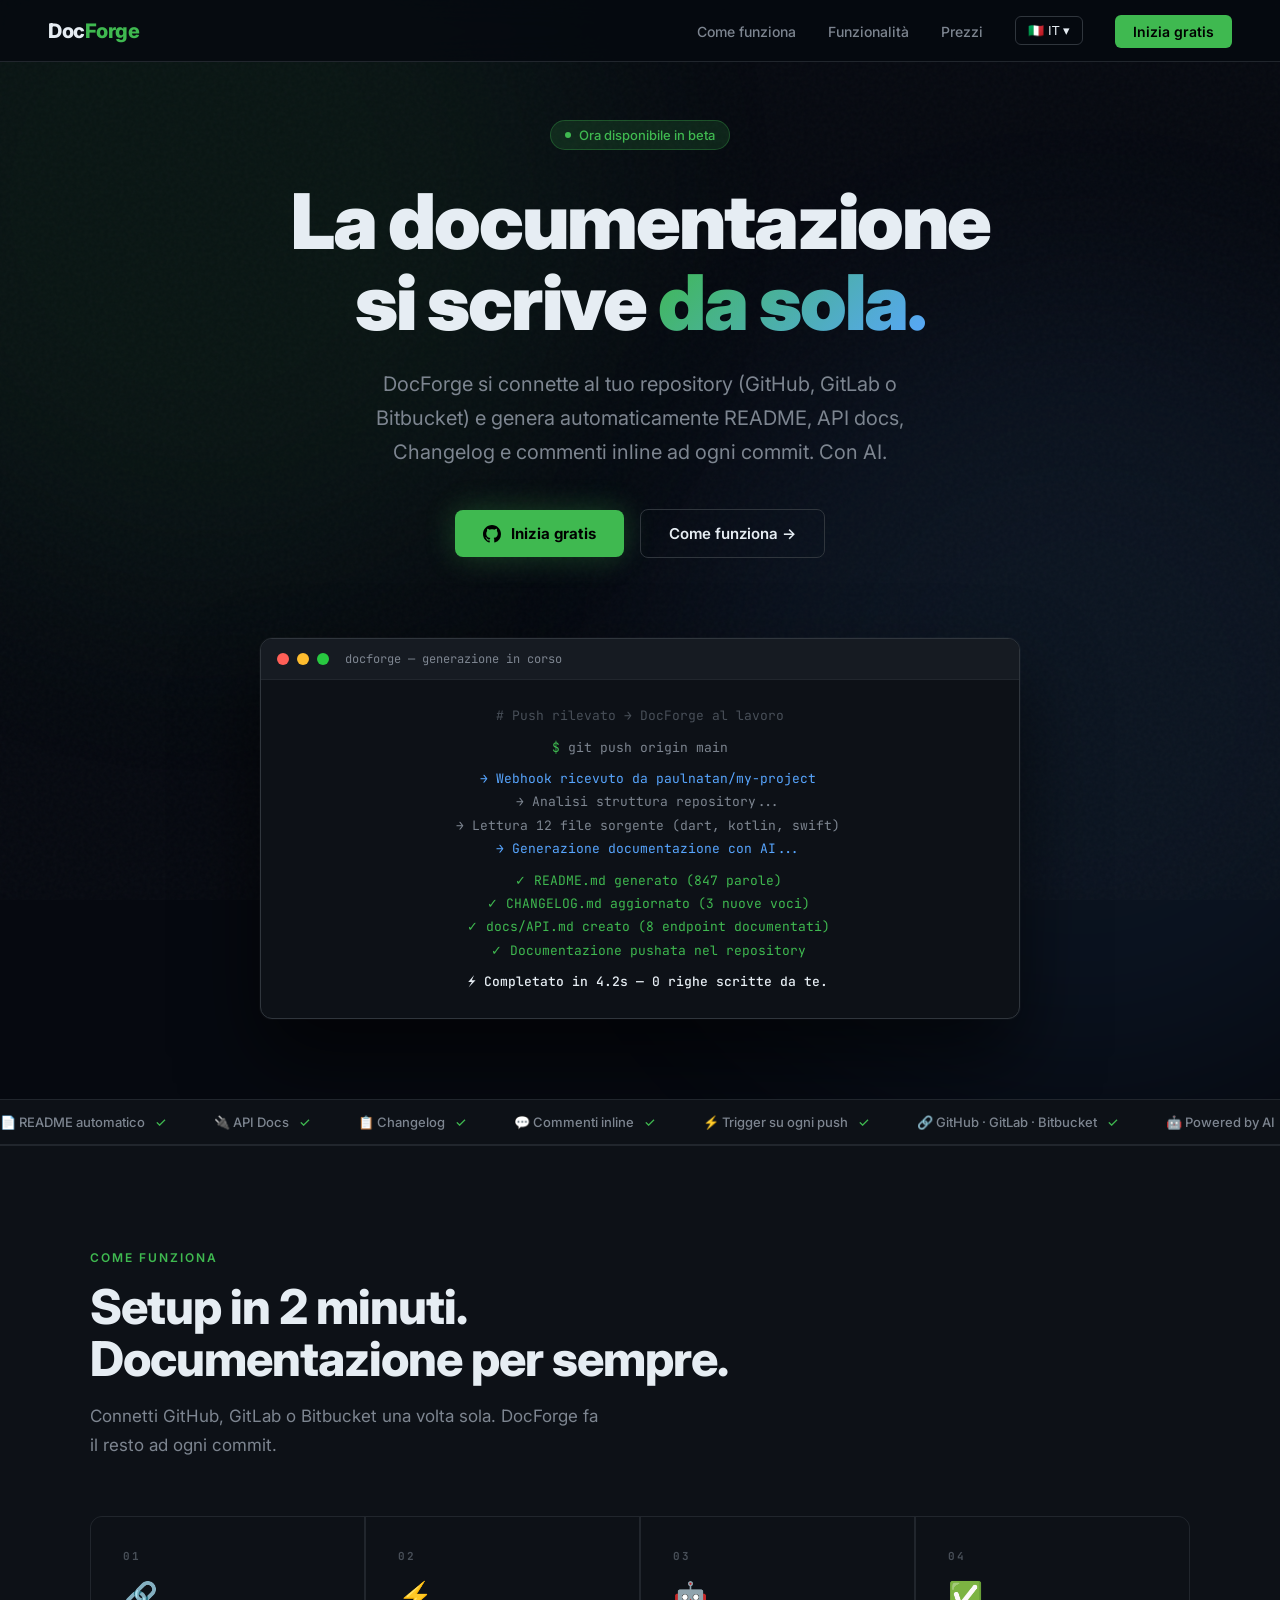
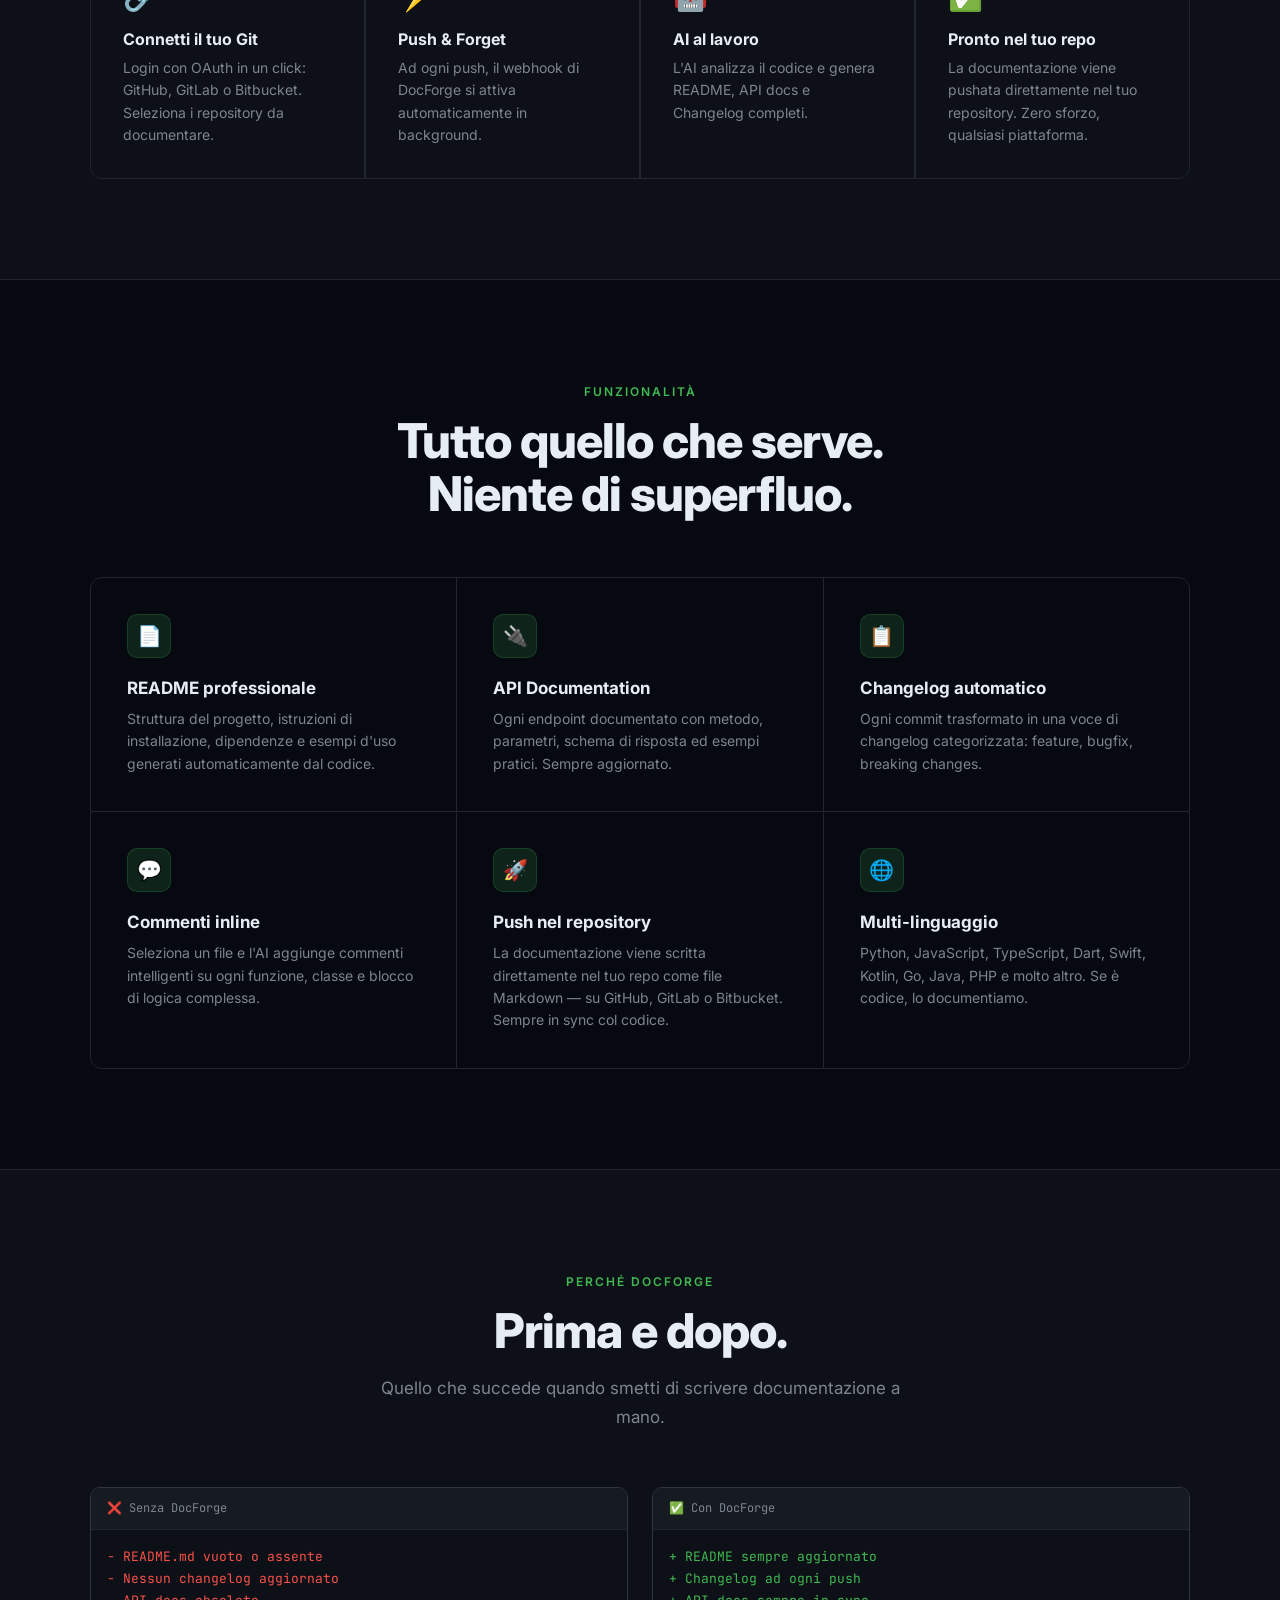
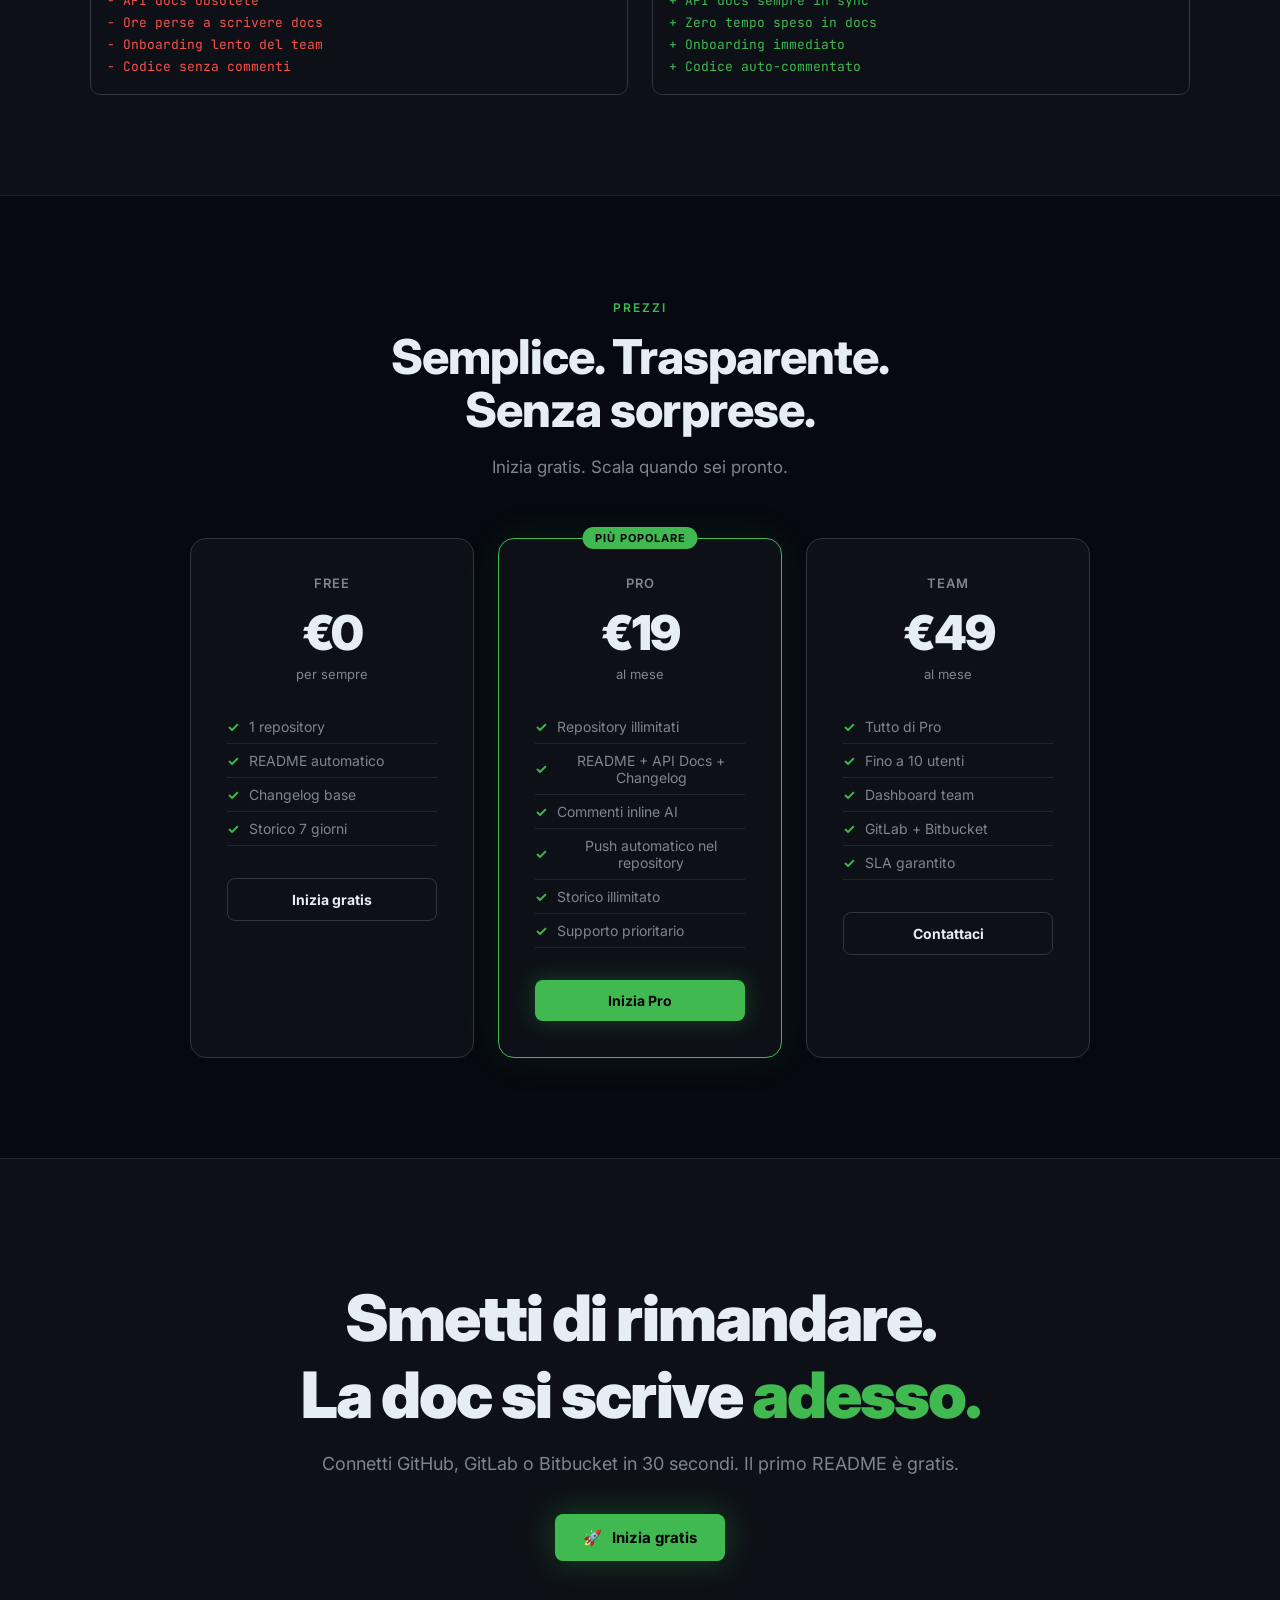
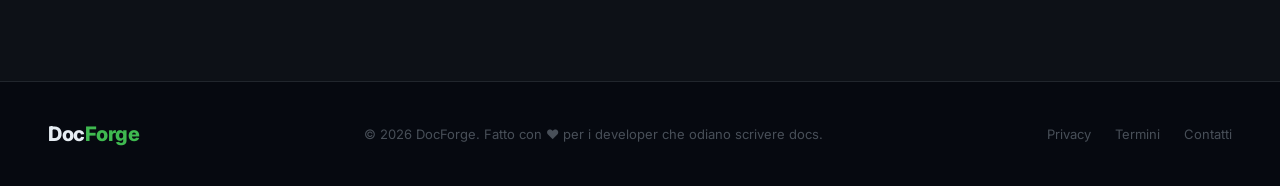
==== frontend/dashboard.html @ 891d5578 "Rebrand DocPilot → DocForge across all frontend and backend files - Updated all HTML titles, logos, " ====
<!DOCTYPE html>
<html lang="it">
<head>
  <meta charset="UTF-8" />
  <meta name="viewport" content="width=device-width, initial-scale=1.0" />
  <title>DocForge — Dashboard</title>
  <link rel="stylesheet" href="css/style.css" />
  <style>
    .lang-flags { display: flex; gap: 6px; align-items: center; }
    .lang-flag {
      font-size: 22px;
      cursor: pointer;
      padding: 6px 10px;
      border-radius: 8px;
      opacity: 0.35;
      border: 1px solid transparent;
      transition: all 0.2s;
      line-height: 1;
      background: transparent;
    }
    .lang-flag:hover { opacity: 0.8; background: var(--surface2); border-color: var(--border); transform: scale(1.05); }
    .lang-flag.active { opacity: 1; background: var(--surface2); border-color: var(--border2); }
  </style>
</head>
<body>

  <nav class="navbar">
    <div class="logo">Doc<span>Forge</span></div>
    <div style="display:flex; gap:12px; align-items:center;">
      <a href="index.html" class="btn btn-secondary" id="nav-home">🏠 Home</a>
      <a href="history.html" class="btn btn-secondary" id="nav-history">📋 Storico</a>

      <!-- Selettore lingua -->
      <div class="lang-flags" id="lang-flags">
        <span class="lang-flag" onclick="setLang('it')" data-lang="it" title="Italiano">🇮🇹</span>
        <span class="lang-flag" onclick="setLang('en')" data-lang="en" title="English">🇬🇧</span>
        <span class="lang-flag" onclick="setLang('es')" data-lang="es" title="Español">🇪🇸</span>
        <span class="lang-flag" onclick="setLang('fr')" data-lang="fr" title="Français">🇫🇷</span>
        <span class="lang-flag" onclick="setLang('de')" data-lang="de" title="Deutsch">🇩🇪</span>
      </div>
    </div>
    <div class="user-info">
      <img id="avatar" src="" alt="avatar" style="display:none" />
      <span id="username">...</span>
      <button class="btn btn-secondary" id="nav-logout" onclick="logout()">Esci</button>
    </div>
  </nav>

  <div class="container">
    <h1 class="page-title" id="page-title">I tuoi repository</h1>
    <p class="page-subtitle" id="page-subtitle">Seleziona un repo e genera la documentazione con un click.</p>

    <div id="repo-grid" class="repo-grid">
      <div class="empty-state">
        <div class="icon">⏳</div>
        <h3 id="loading-text">Caricamento...</h3>
      </div>
    </div>
  </div>

  <!-- Modal output documentazione -->
  <div class="modal-overlay" id="modal">
    <div class="modal">
      <button class="close-btn" onclick="closeModal()">✕</button>
      <h2 id="modal-title">Documentazione generata</h2>
      <div style="display:flex; gap:8px; margin-bottom:16px; flex-wrap:wrap;">
        <button class="btn btn-secondary" id="btn-copy" onclick="copyDoc()">📋 Copia</button>
        <button class="btn btn-secondary" id="btn-download" onclick="downloadDoc()">⬇️ Scarica</button>
        <button class="btn btn-primary" id="push-btn" onclick="pushToGitHub()" style="display:none;">🚀 Push su GitHub</button>
      </div>
      <div class="doc-output" id="doc-output"></div>
    </div>
  </div>

  <div class="toast" id="toast"></div>

  <script src="js/i18n.js"></script>
  <script src="js/auth.js"></script>
  <script src="js/dashboard.js"></script>
</body>
</html>
---- frontend/css/style.css ----
:root {
  --bg: #0d1117;
  --surface: #161b22;
  --border: #30363d;
  --accent: #238636;
  --accent-hover: #2ea043;
  --text: #e6edf3;
  --text-muted: #8b949e;
  --danger: #da3633;
  --radius: 8px;
  --font: -apple-system, BlinkMacSystemFont, "Segoe UI", Helvetica, Arial, sans-serif;
}

* { box-sizing: border-box; margin: 0; padding: 0; }

body {
  background: var(--bg);
  color: var(--text);
  font-family: var(--font);
  min-height: 100vh;
}

a { color: inherit; text-decoration: none; }

/* NAVBAR */
.navbar {
  display: flex;
  align-items: center;
  justify-content: space-between;
  padding: 16px 32px;
  border-bottom: 1px solid var(--border);
  background: var(--surface);
}

.navbar .logo {
  font-size: 20px;
  font-weight: 700;
  color: var(--text);
}

.navbar .logo span { color: var(--accent-hover); }

.navbar .user-info {
  display: flex;
  align-items: center;
  gap: 12px;
}

.navbar .user-info img {
  width: 32px;
  height: 32px;
  border-radius: 50%;
  border: 2px solid var(--border);
}

/* BUTTONS */
.btn {
  display: inline-flex;
  align-items: center;
  gap: 8px;
  padding: 10px 20px;
  border-radius: var(--radius);
  border: none;
  cursor: pointer;
  font-size: 14px;
  font-weight: 600;
  transition: background 0.2s, opacity 0.2s;
}

.btn-primary {
  background: var(--accent);
  color: #fff;
}

.btn-primary:hover { background: var(--accent-hover); }

.btn-secondary {
  background: transparent;
  color: var(--text);
  border: 1px solid var(--border);
}

.btn-secondary:hover { background: var(--border); }

.btn:disabled { opacity: 0.5; cursor: not-allowed; }

/* HERO (index) */
.hero {
  display: flex;
  flex-direction: column;
  align-items: center;
  justify-content: center;
  text-align: center;
  padding: 100px 32px;
  gap: 24px;
}

.hero h1 {
  font-size: 48px;
  font-weight: 800;
  line-height: 1.2;
}

.hero h1 span { color: var(--accent-hover); }

.hero p {
  font-size: 18px;
  color: var(--text-muted);
  max-width: 560px;
}

.hero .github-btn {
  display: inline-flex;
  align-items: center;
  gap: 10px;
  background: var(--text);
  color: var(--bg);
  padding: 14px 28px;
  border-radius: var(--radius);
  font-size: 16px;
  font-weight: 700;
  transition: opacity 0.2s;
}

.hero .github-btn:hover { opacity: 0.85; }

.features {
  display: flex;
  gap: 24px;
  justify-content: center;
  flex-wrap: wrap;
  padding: 0 32px 80px;
}

.feature-card {
  background: var(--surface);
  border: 1px solid var(--border);
  border-radius: var(--radius);
  padding: 24px;
  width: 220px;
  text-align: center;
}

.feature-card .icon { font-size: 32px; margin-bottom: 12px; }
.feature-card h3 { font-size: 15px; margin-bottom: 8px; }
.feature-card p { font-size: 13px; color: var(--text-muted); }

/* DASHBOARD */
.container {
  max-width: 960px;
  margin: 0 auto;
  padding: 40px 32px;
}

.page-title {
  font-size: 24px;
  font-weight: 700;
  margin-bottom: 8px;
}

.page-subtitle {
  color: var(--text-muted);
  font-size: 14px;
  margin-bottom: 32px;
}

.repo-grid {
  display: grid;
  grid-template-columns: repeat(auto-fill, minmax(280px, 1fr));
  gap: 16px;
}

.repo-card {
  background: var(--surface);
  border: 1px solid var(--border);
  border-radius: var(--radius);
  padding: 20px;
  display: flex;
  flex-direction: column;
  gap: 12px;
  transition: border-color 0.2s;
}

.repo-card:hover { border-color: var(--accent); }

.repo-card .repo-name {
  font-weight: 600;
  font-size: 15px;
}

.repo-card .repo-desc {
  font-size: 13px;
  color: var(--text-muted);
  flex: 1;
}

.repo-card .badge {
  display: inline-block;
  font-size: 11px;
  padding: 2px 8px;
  border-radius: 12px;
  background: var(--border);
  color: var(--text-muted);
}

.repo-card .actions {
  display: flex;
  gap: 8px;
  flex-wrap: wrap;
}

.repo-card .actions .btn {
  font-size: 12px;
  padding: 6px 12px;
}

/* MODAL */
.modal-overlay {
  display: none;
  position: fixed;
  inset: 0;
  background: rgba(0,0,0,0.7);
  z-index: 100;
  align-items: center;
  justify-content: center;
}

.modal-overlay.open { display: flex; }

.modal {
  background: var(--surface);
  border: 1px solid var(--border);
  border-radius: var(--radius);
  padding: 32px;
  width: 90%;
  max-width: 900px;
  max-height: 80vh;
  overflow-y: auto;
  position: relative;
}

.modal h2 { font-size: 18px; margin-bottom: 16px; }

.modal .close-btn {
  position: absolute;
  top: 16px;
  right: 16px;
  background: none;
  border: none;
  color: var(--text-muted);
  font-size: 20px;
  cursor: pointer;
}

.doc-output {
  background: var(--bg);
  border: 1px solid var(--border);
  border-radius: var(--radius);
  padding: 16px;
  font-family: "SF Mono", monospace;
  font-size: 13px;
  line-height: 1.6;
  white-space: pre-wrap;
  word-break: break-word;
  max-height: 400px;
  overflow-y: auto;
}

/* LOADING SPINNER */
.spinner {
  width: 20px;
  height: 20px;
  border: 2px solid var(--border);
  border-top-color: var(--accent-hover);
  border-radius: 50%;
  animation: spin 0.6s linear infinite;
  display: inline-block;
}

@keyframes spin { to { transform: rotate(360deg); } }

/* TOAST */
.toast {
  position: fixed;
  bottom: 24px;
  right: 24px;
  background: var(--surface);
  border: 1px solid var(--border);
  border-radius: var(--radius);
  padding: 12px 20px;
  font-size: 14px;
  z-index: 200;
  opacity: 0;
  transform: translateY(8px);
  transition: all 0.3s;
  pointer-events: none;
}

.toast.show {
  opacity: 1;
  transform: translateY(0);
}

.toast.error { border-color: var(--danger); }

/* HISTORY */
.history-item {
  display: flex;
  align-items: center;
  gap: 16px;
  background: var(--surface);
  border: 1px solid var(--border);
  border-radius: var(--radius);
  padding: 16px 20px;
  margin-bottom: 10px;
  cursor: pointer;
  transition: border-color 0.2s;
}

.history-item:hover { border-color: var(--accent); }

.history-icon { font-size: 24px; }

.history-info { flex: 1; }

.history-repo { font-weight: 600; font-size: 15px; }

.history-meta { font-size: 13px; color: var(--text-muted); margin-top: 2px; }

.history-arrow { font-size: 20px; color: var(--text-muted); }

/* FILE LIST (commenti inline) */
.file-list {
  display: flex;
  flex-direction: column;
  gap: 2px;
  overflow-x: auto;
}

.file-item {
  padding: 6px 10px;
  border-radius: 4px;
  cursor: pointer;
  font-family: "SF Mono", monospace;
  font-size: 12px;
  color: var(--text);
  transition: background 0.15s;
  white-space: nowrap;
}

.file-item:hover {
  background: var(--border);
  color: var(--accent-hover);
}

/* EMPTY STATE */
.empty-state {
  text-align: center;
  padding: 80px 32px;
  color: var(--text-muted);
}

.empty-state .icon { font-size: 48px; margin-bottom: 16px; }
.empty-state h3 { font-size: 18px; color: var(--text); margin-bottom: 8px; }
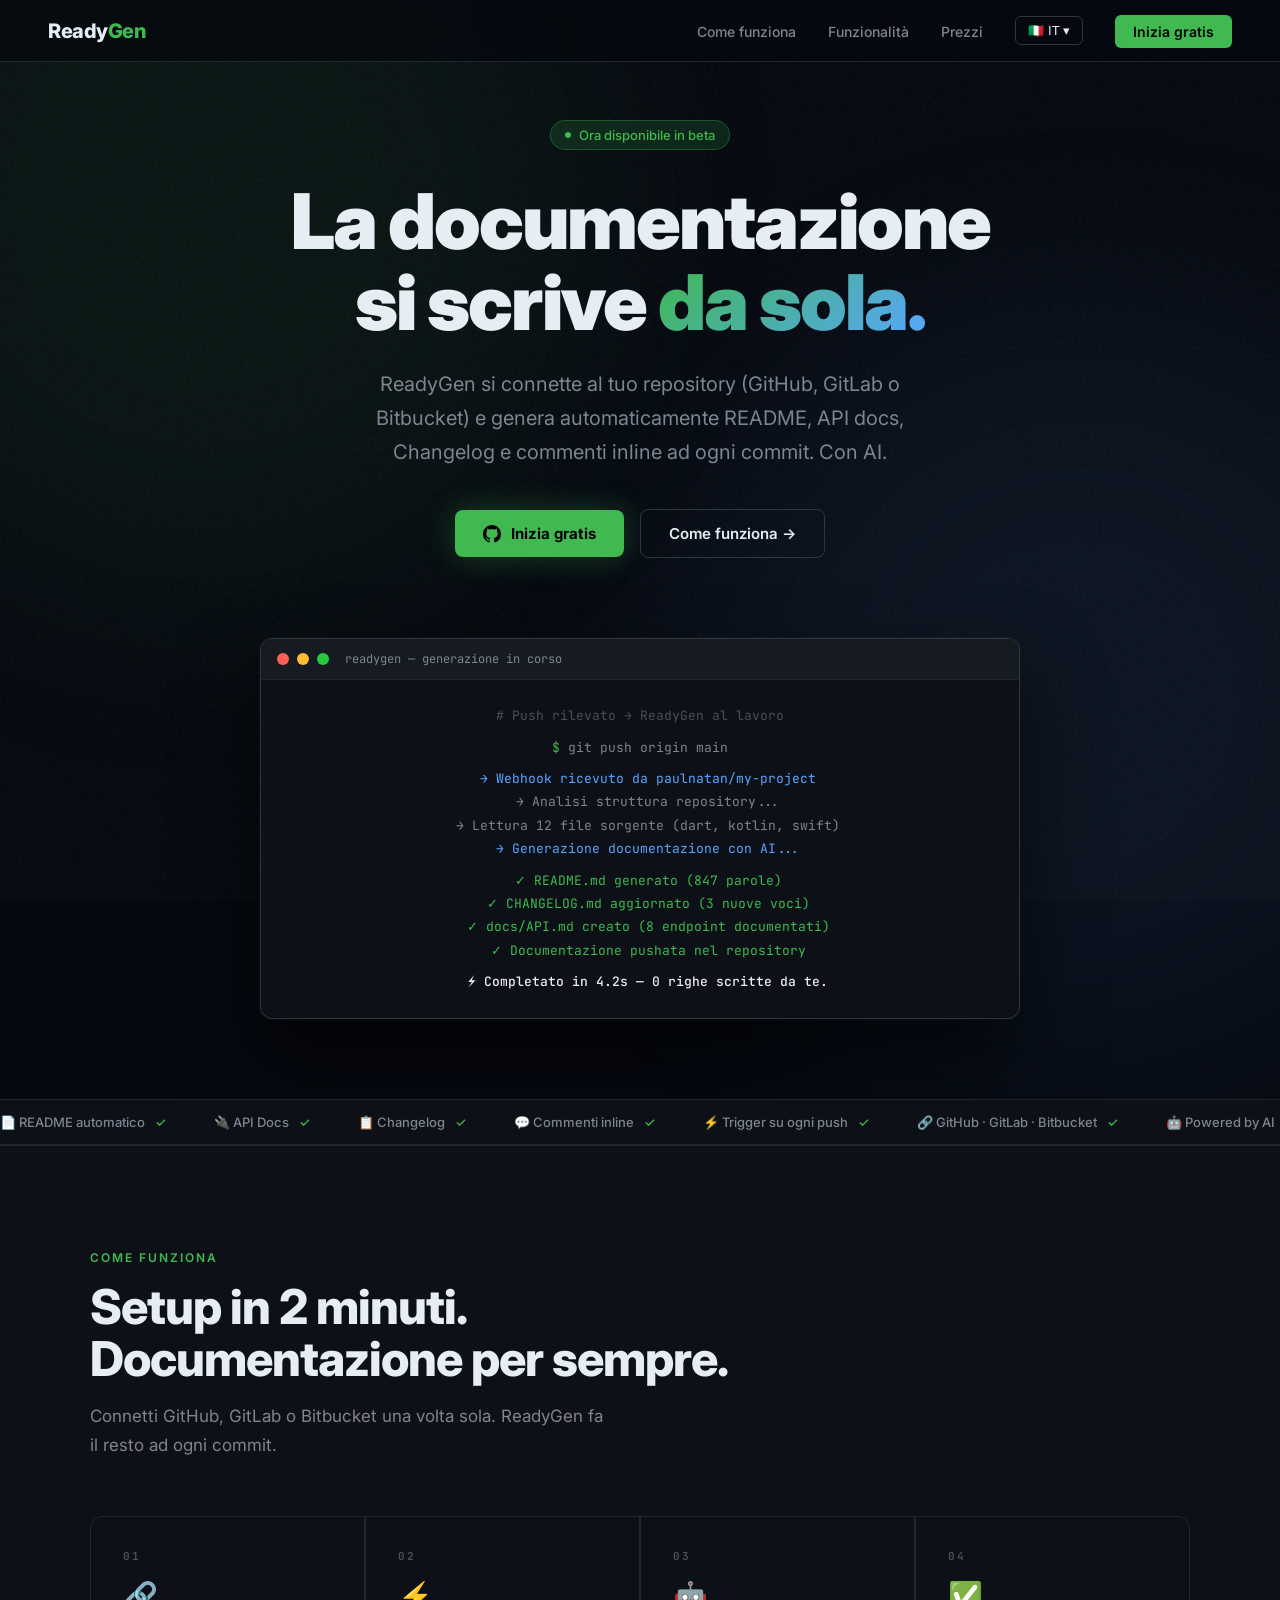
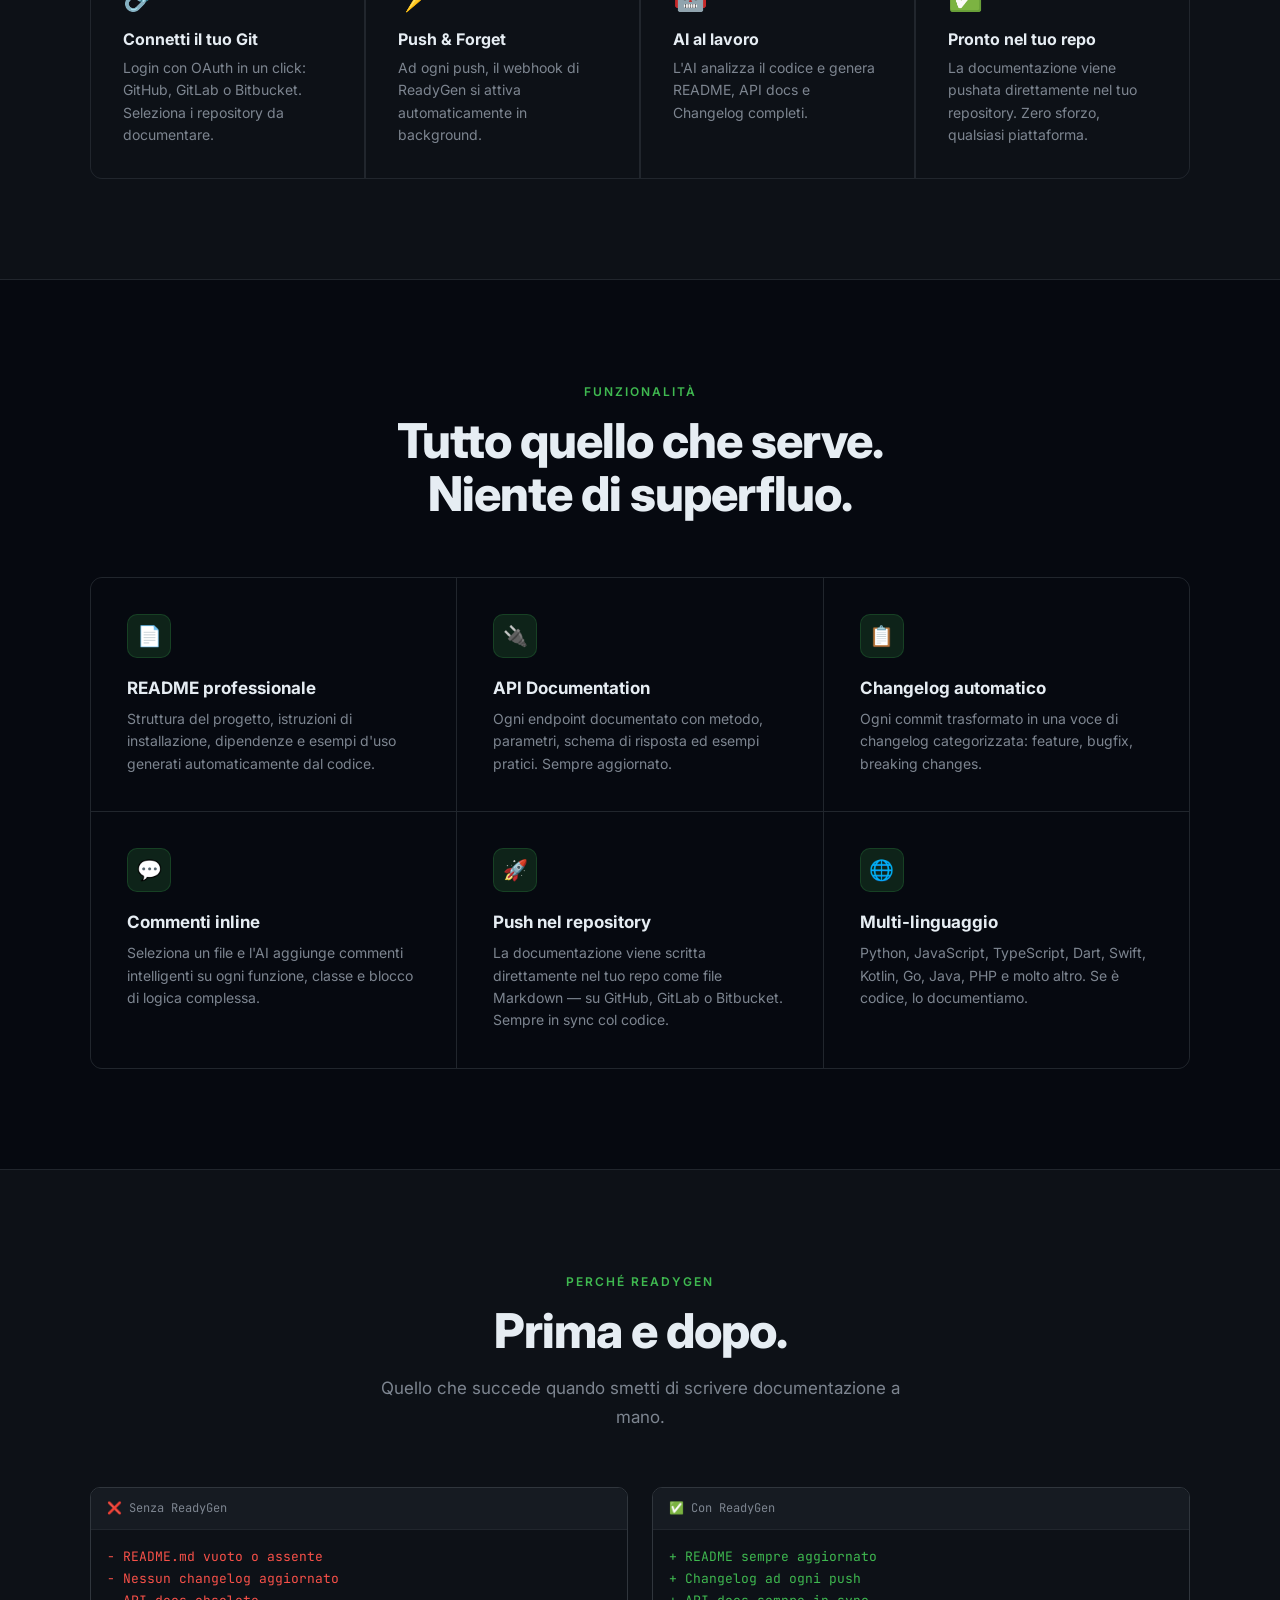
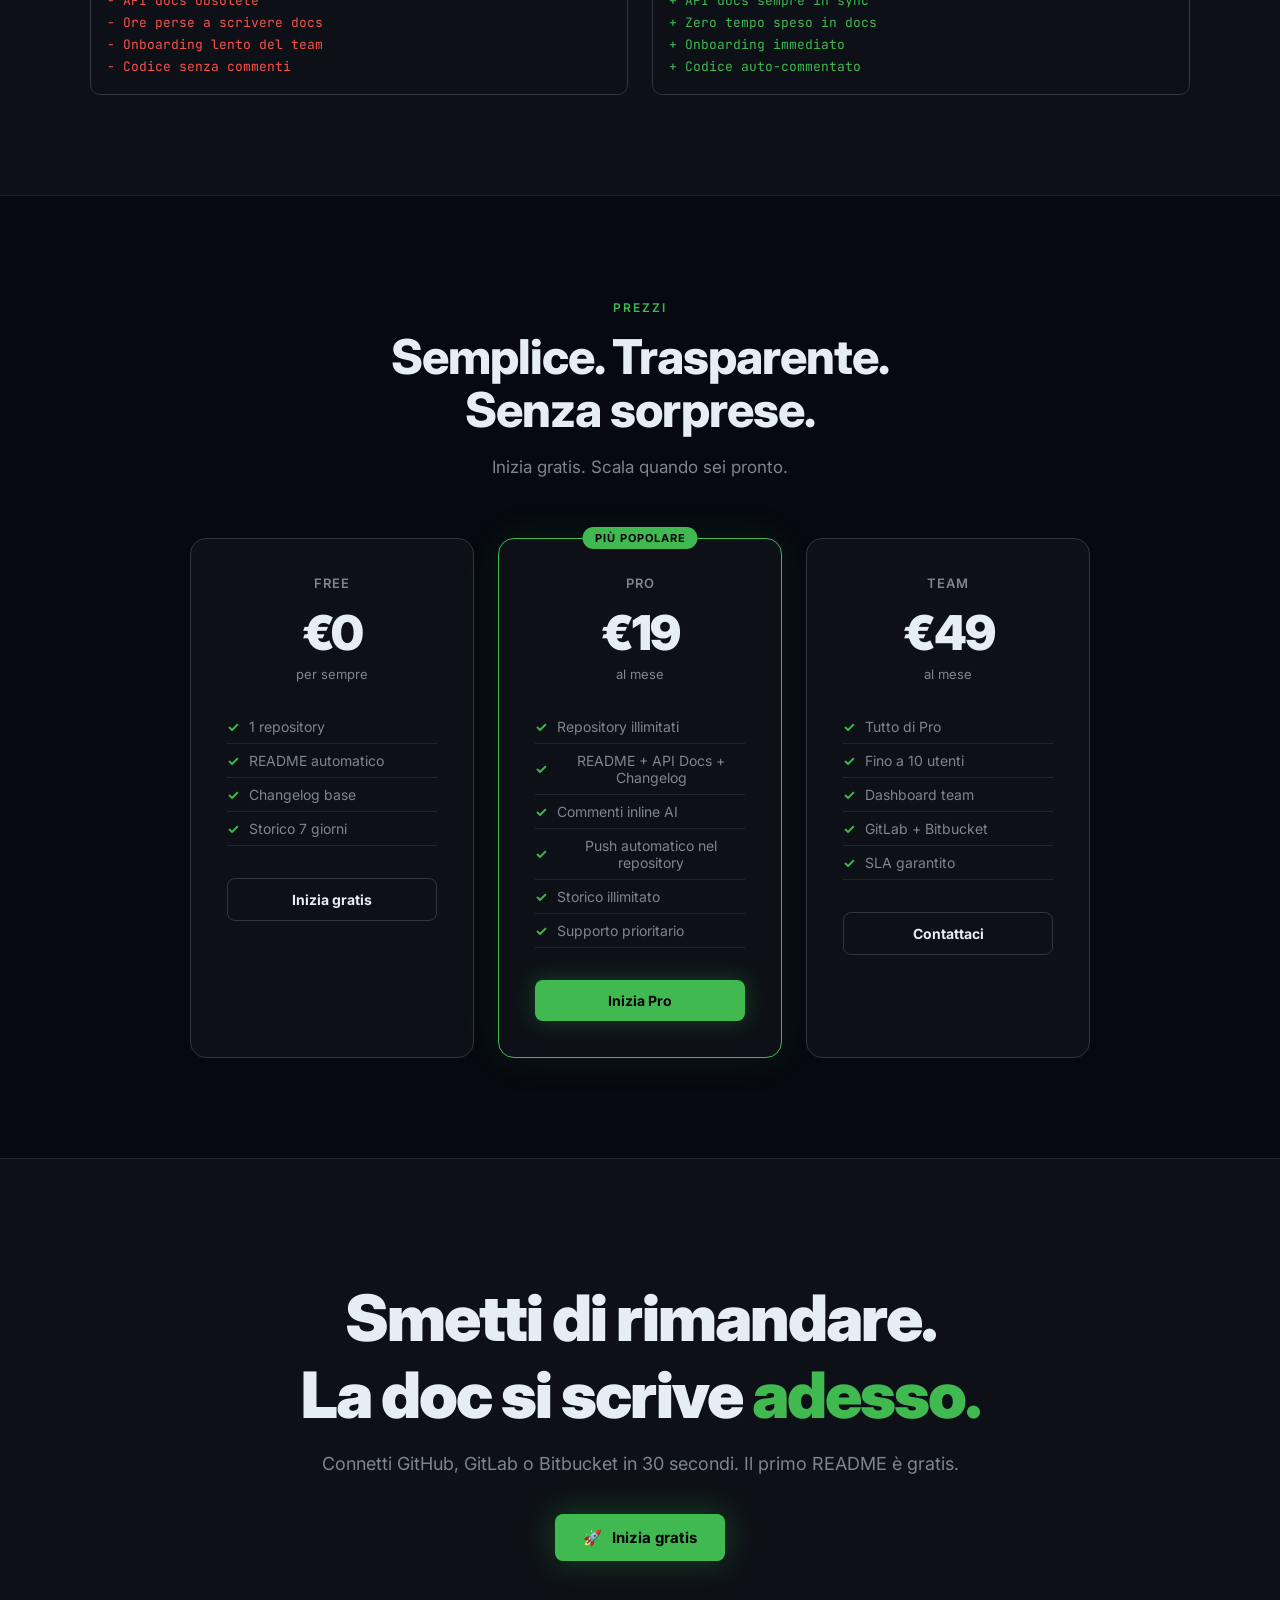
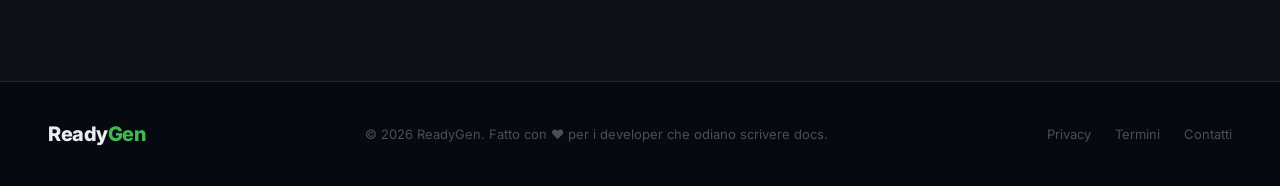
==== commit c70aad8a: "Rebrand DocForge → ReadyGen across all files - Updated titles, logos, and all brand mentions in HTML" ====
--- a/frontend/dashboard.html
+++ b/frontend/dashboard.html
@@ -3,7 +3,7 @@
 <head>
   <meta charset="UTF-8" />
   <meta name="viewport" content="width=device-width, initial-scale=1.0" />
-  <title>DocForge — Dashboard</title>
+  <title>ReadyGen — Dashboard</title>
   <link rel="stylesheet" href="css/style.css" />
   <style>
     .lang-flags { display: flex; gap: 6px; align-items: center; }
@@ -25,7 +25,7 @@
 <body>
 
   <nav class="navbar">
-    <div class="logo">Doc<span>Forge</span></div>
+    <div class="logo">Ready<span>Gen</span></div>
     <div style="display:flex; gap:12px; align-items:center;">
       <a href="index.html" class="btn btn-secondary" id="nav-home">🏠 Home</a>
       <a href="history.html" class="btn btn-secondary" id="nav-history">📋 Storico</a>
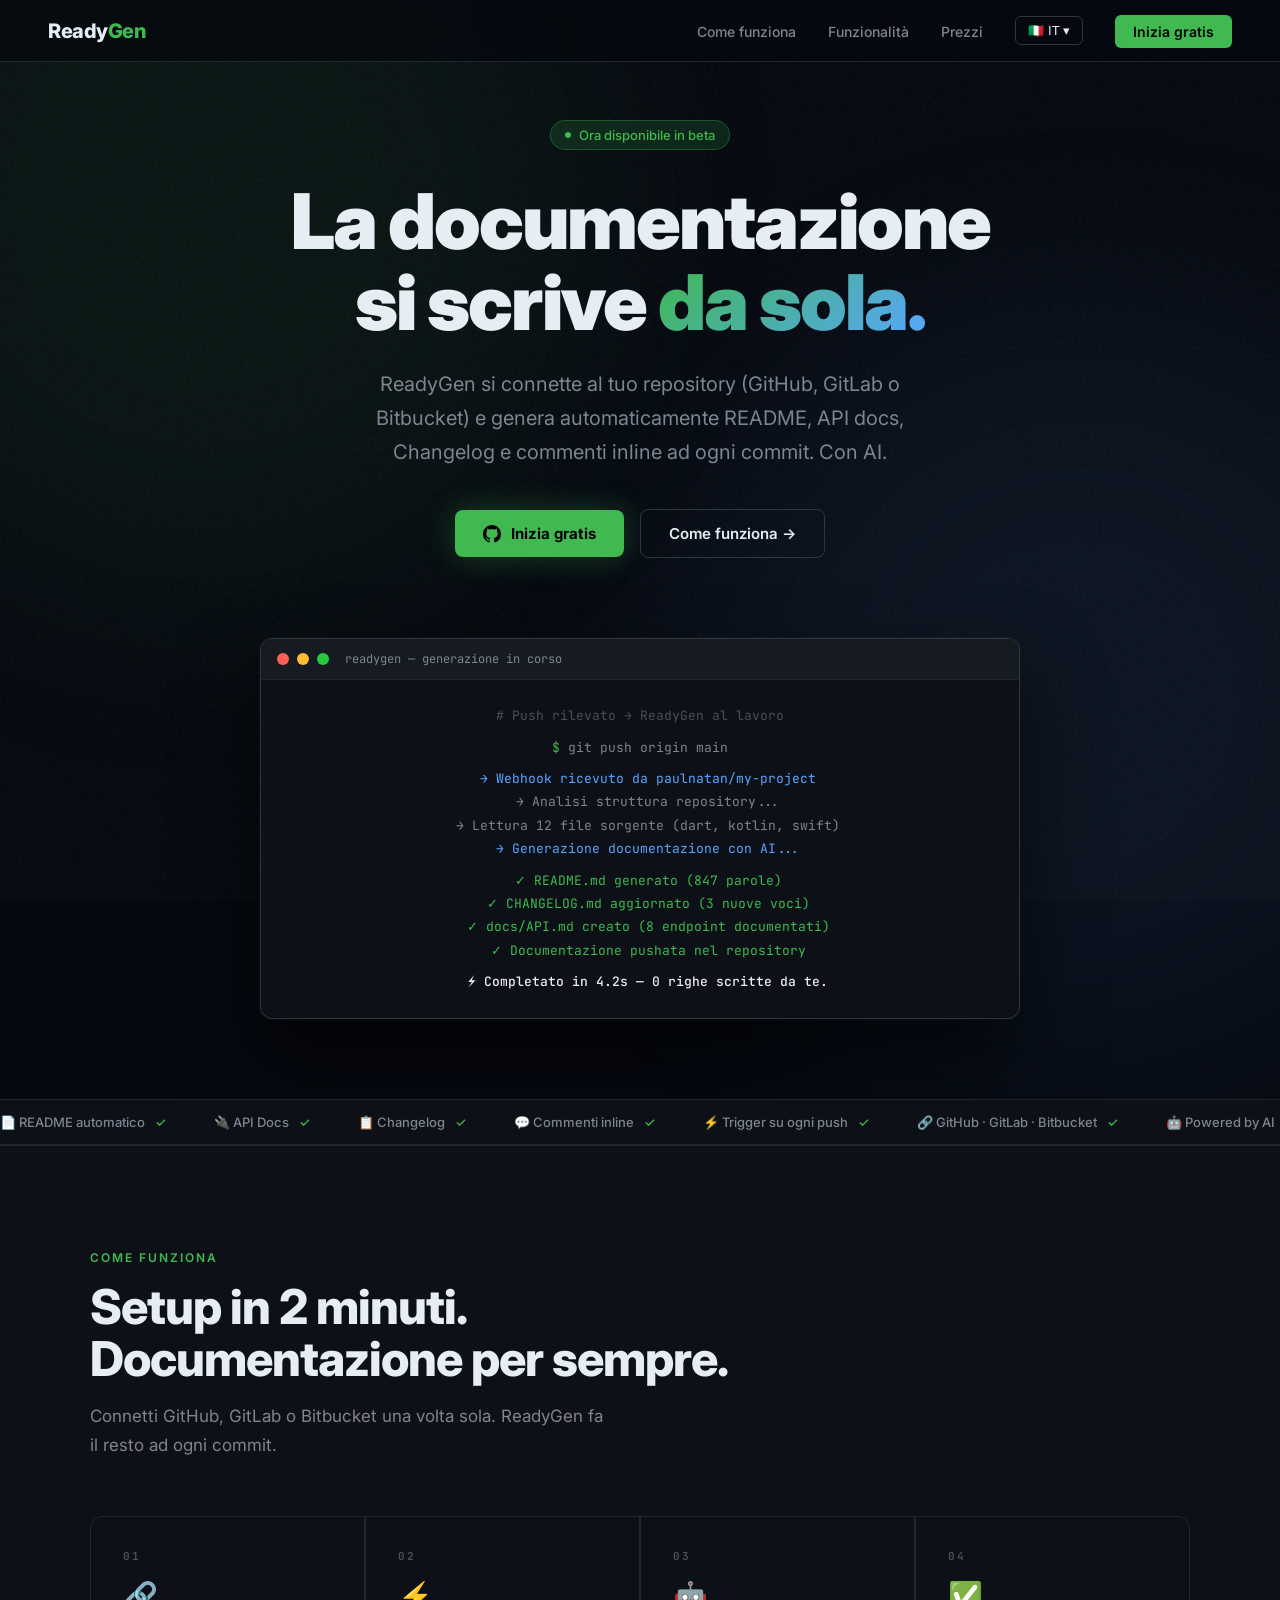
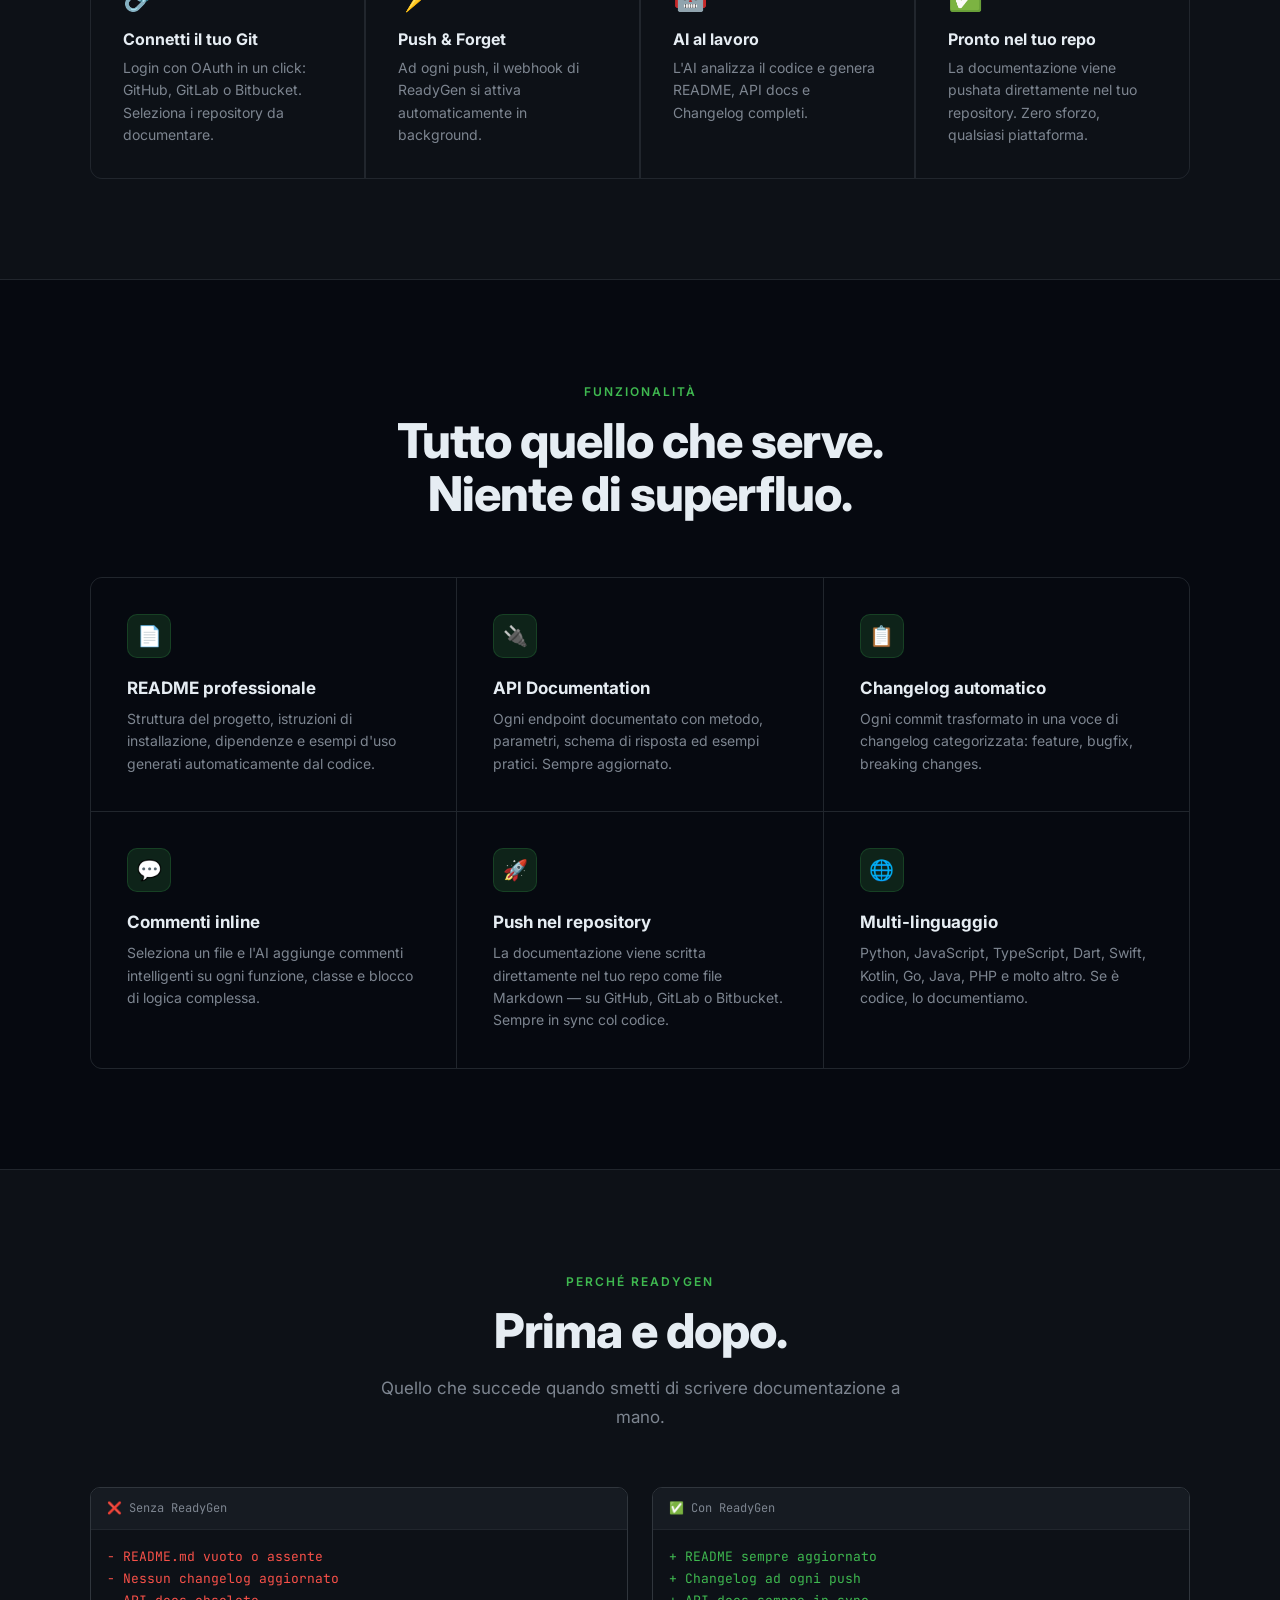
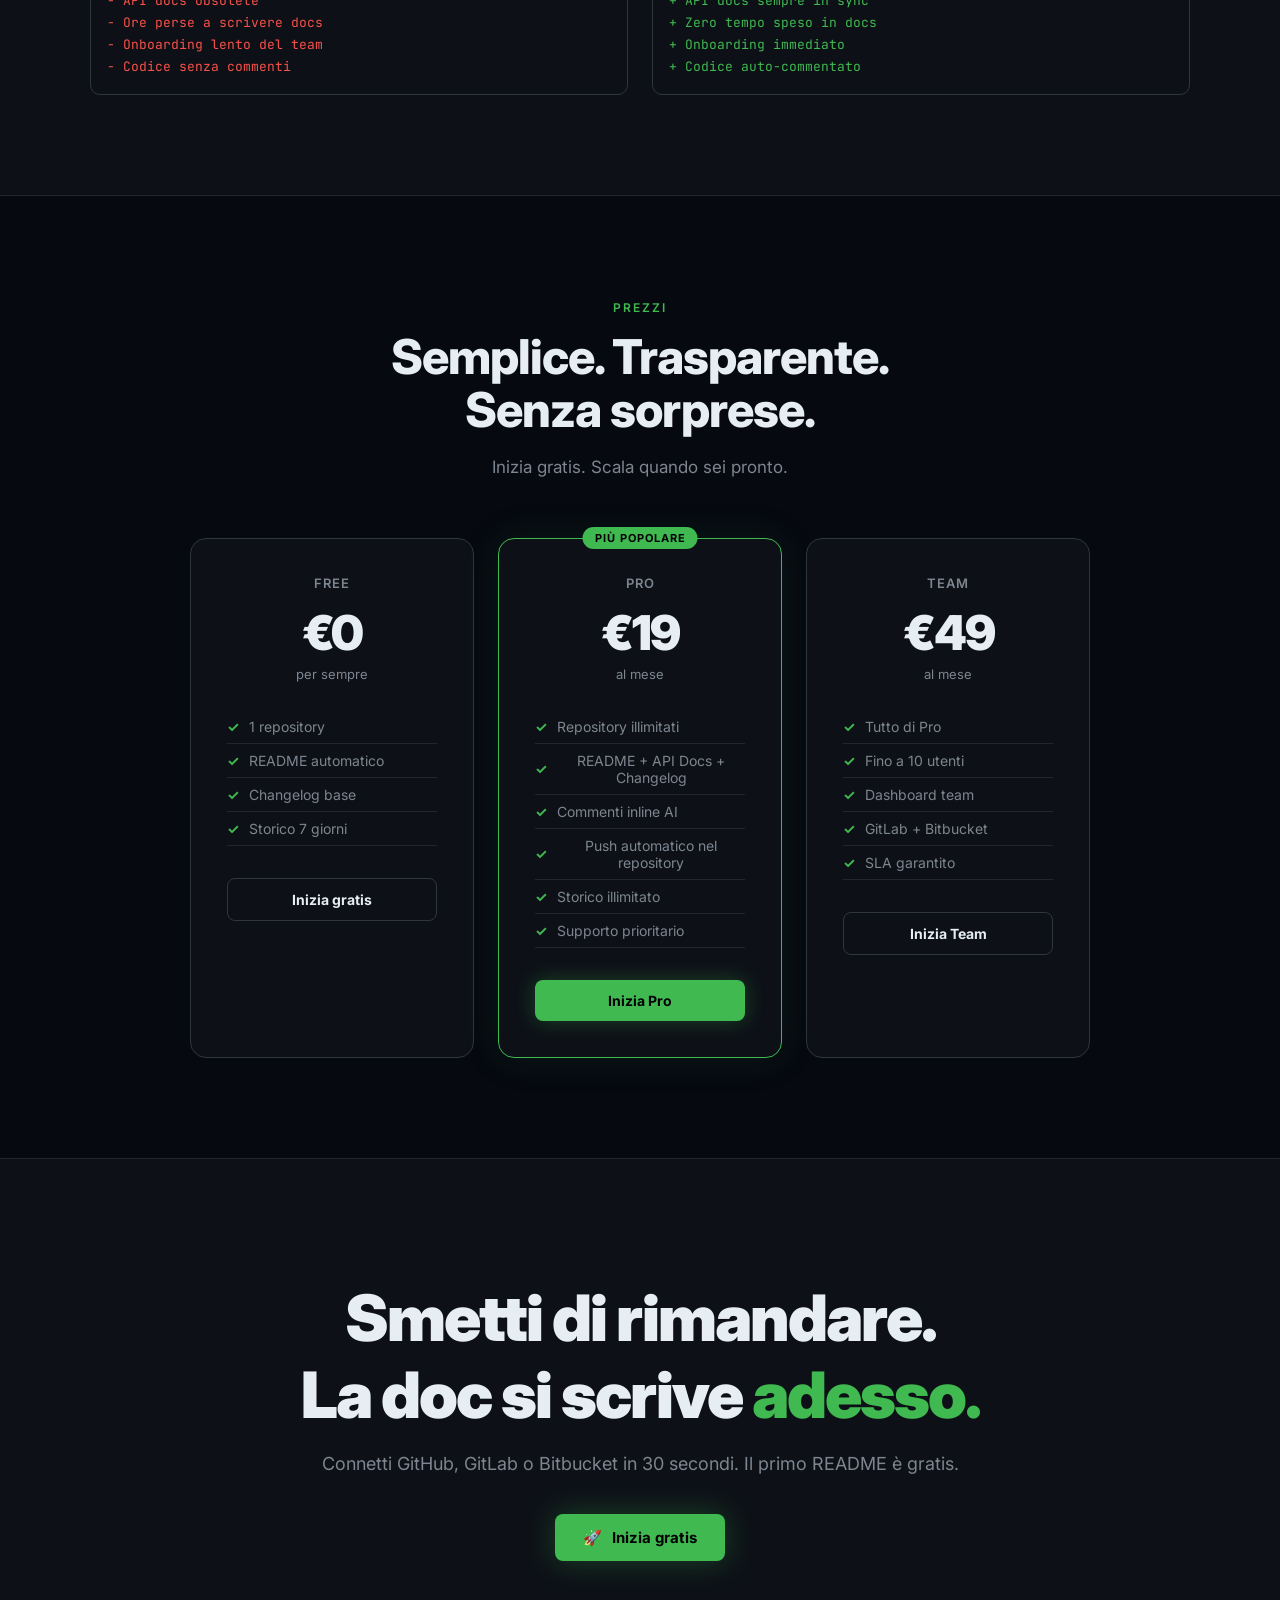
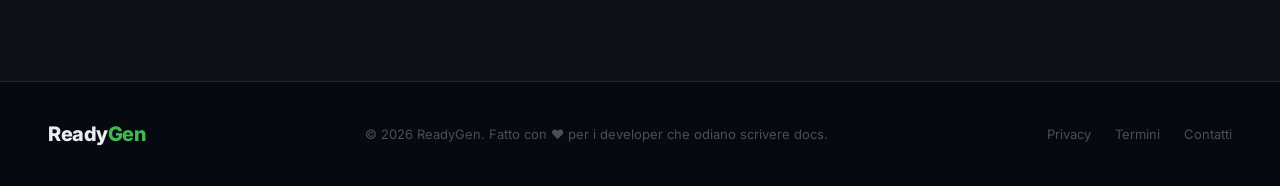
==== commit 2891975c: "Add Stripe checkout buttons to landing page and dashboard - index.html: Pro/Team pricing buttons cal" ====
--- a/frontend/dashboard.html
+++ b/frontend/dashboard.html
@@ -47,6 +47,15 @@
   </nav>
 
   <div class="container">
+    <!-- Banner upgrade piano Free -->
+    <div id="upgrade-banner" style="display:none; background:linear-gradient(135deg,rgba(63,185,80,0.08),rgba(88,166,255,0.08)); border:1px solid rgba(63,185,80,0.3); border-radius:10px; padding:14px 20px; margin-bottom:24px; align-items:center; justify-content:space-between; gap:16px; flex-wrap:wrap;">
+      <div>
+        <span style="font-weight:700; font-size:14px;">⚡ Piano Free</span>
+        <span style="color:var(--text-muted); font-size:13px; margin-left:10px;">Passa a Pro per repo illimitati e storico illimitato.</span>
+      </div>
+      <button onclick="startCheckout('pro')" style="background:var(--green);color:#000;font-weight:700;font-size:13px;padding:8px 18px;border-radius:6px;border:none;cursor:pointer;white-space:nowrap;">🚀 Upgrade a Pro — €19/mese</button>
+    </div>
+
     <h1 class="page-title" id="page-title">I tuoi repository</h1>
     <p class="page-subtitle" id="page-subtitle">Seleziona un repo e genera la documentazione con un click.</p>
 
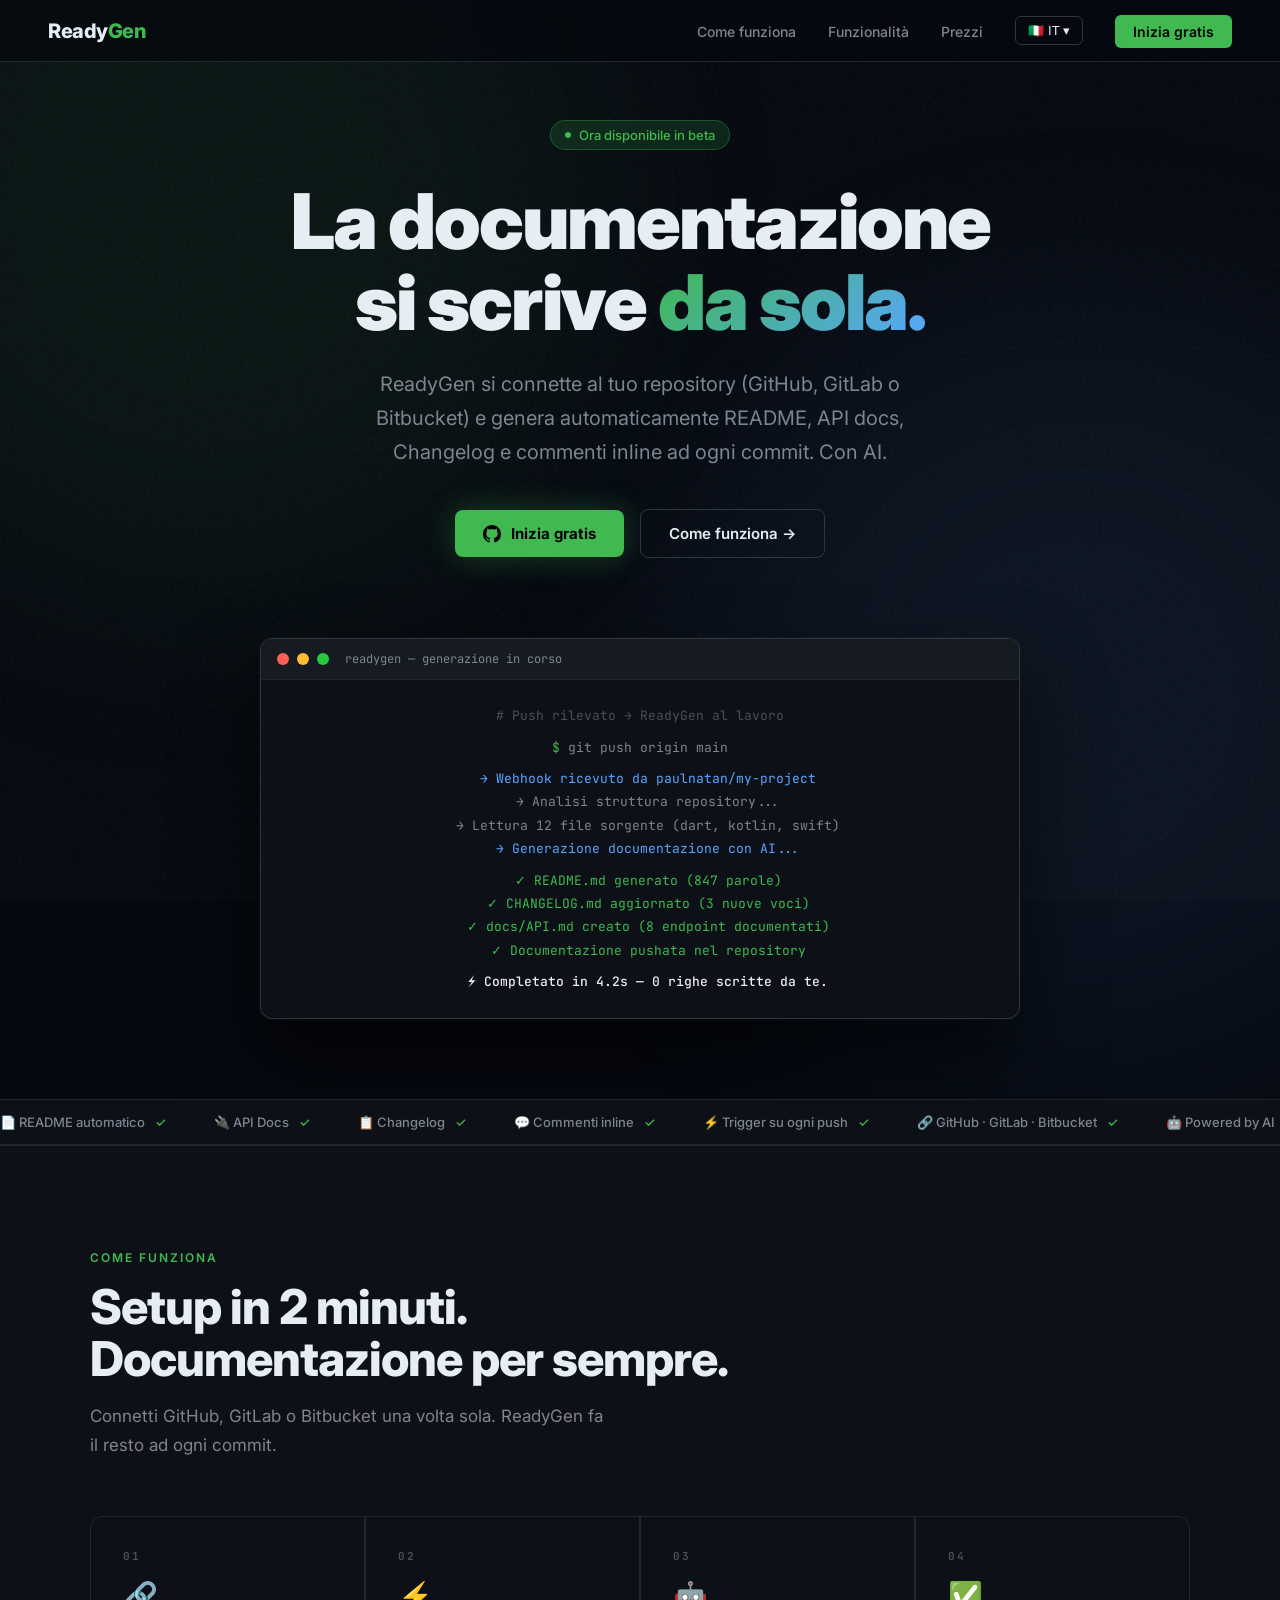
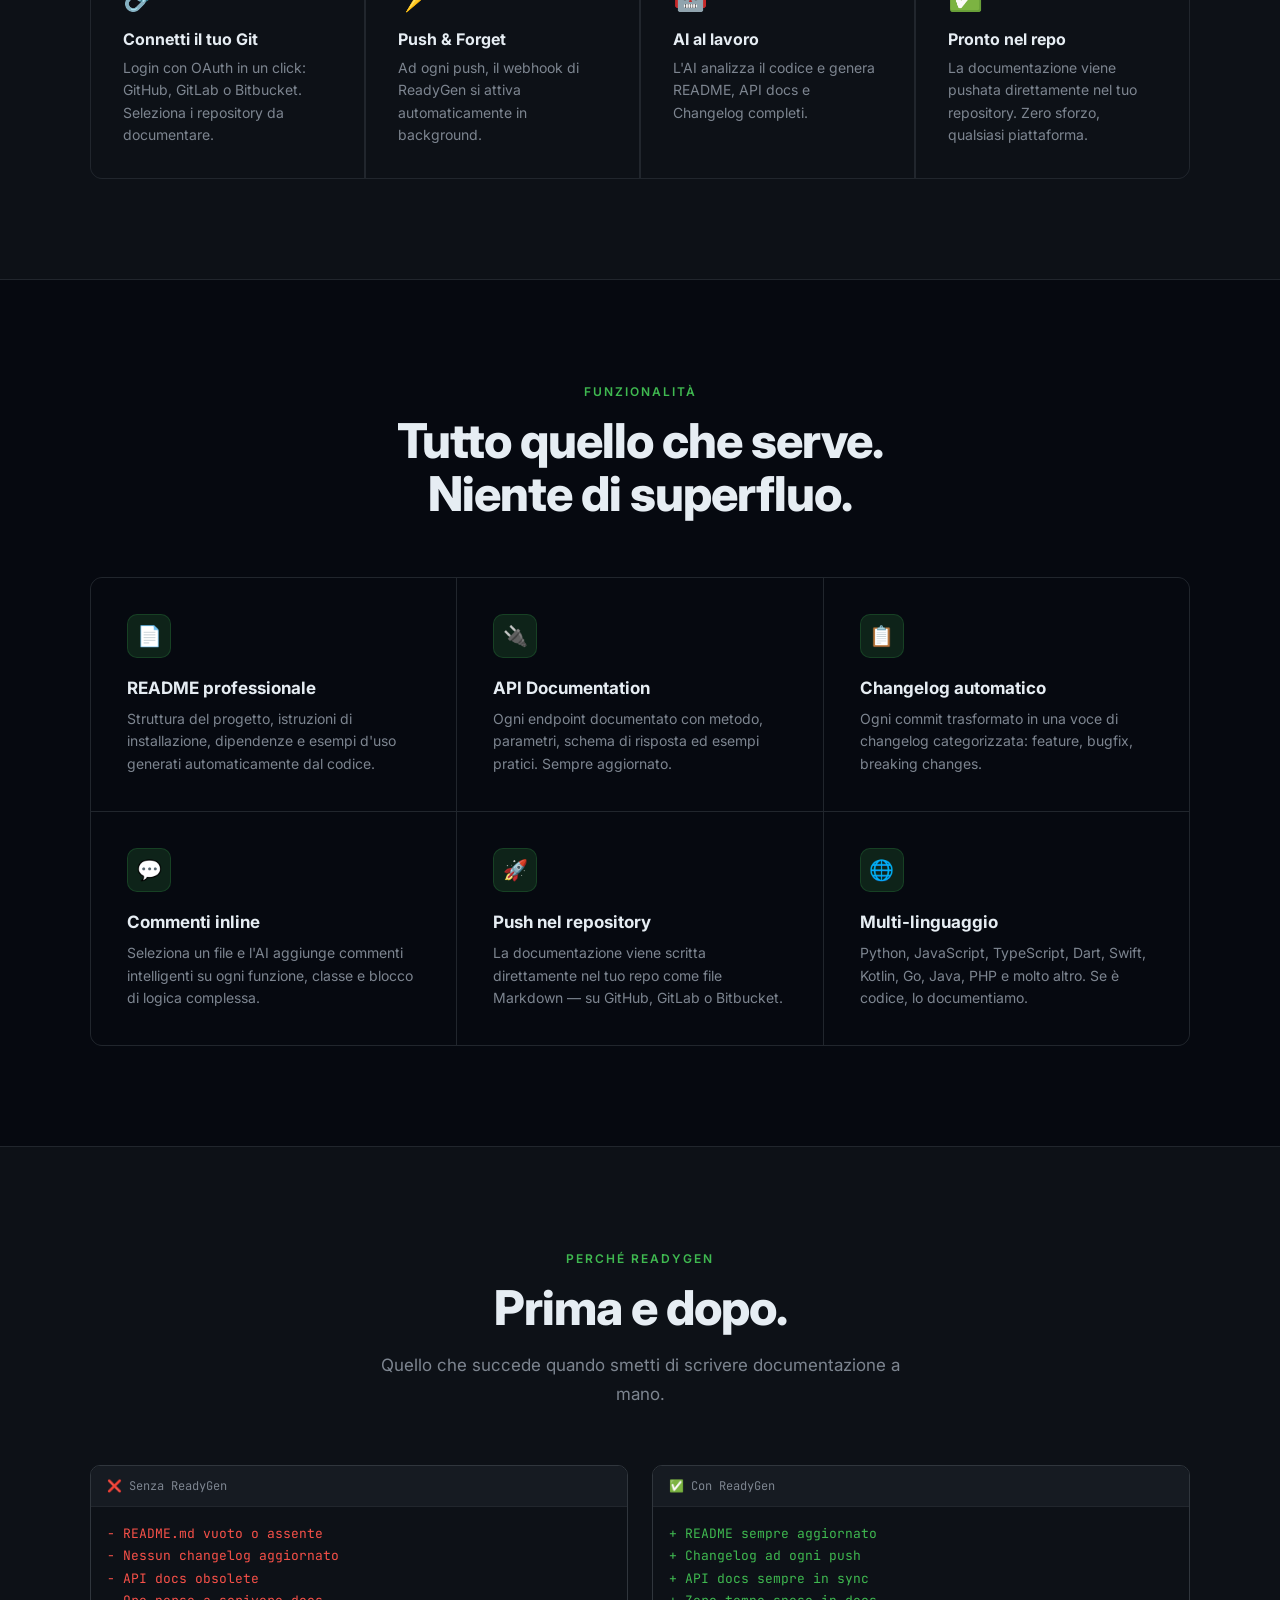
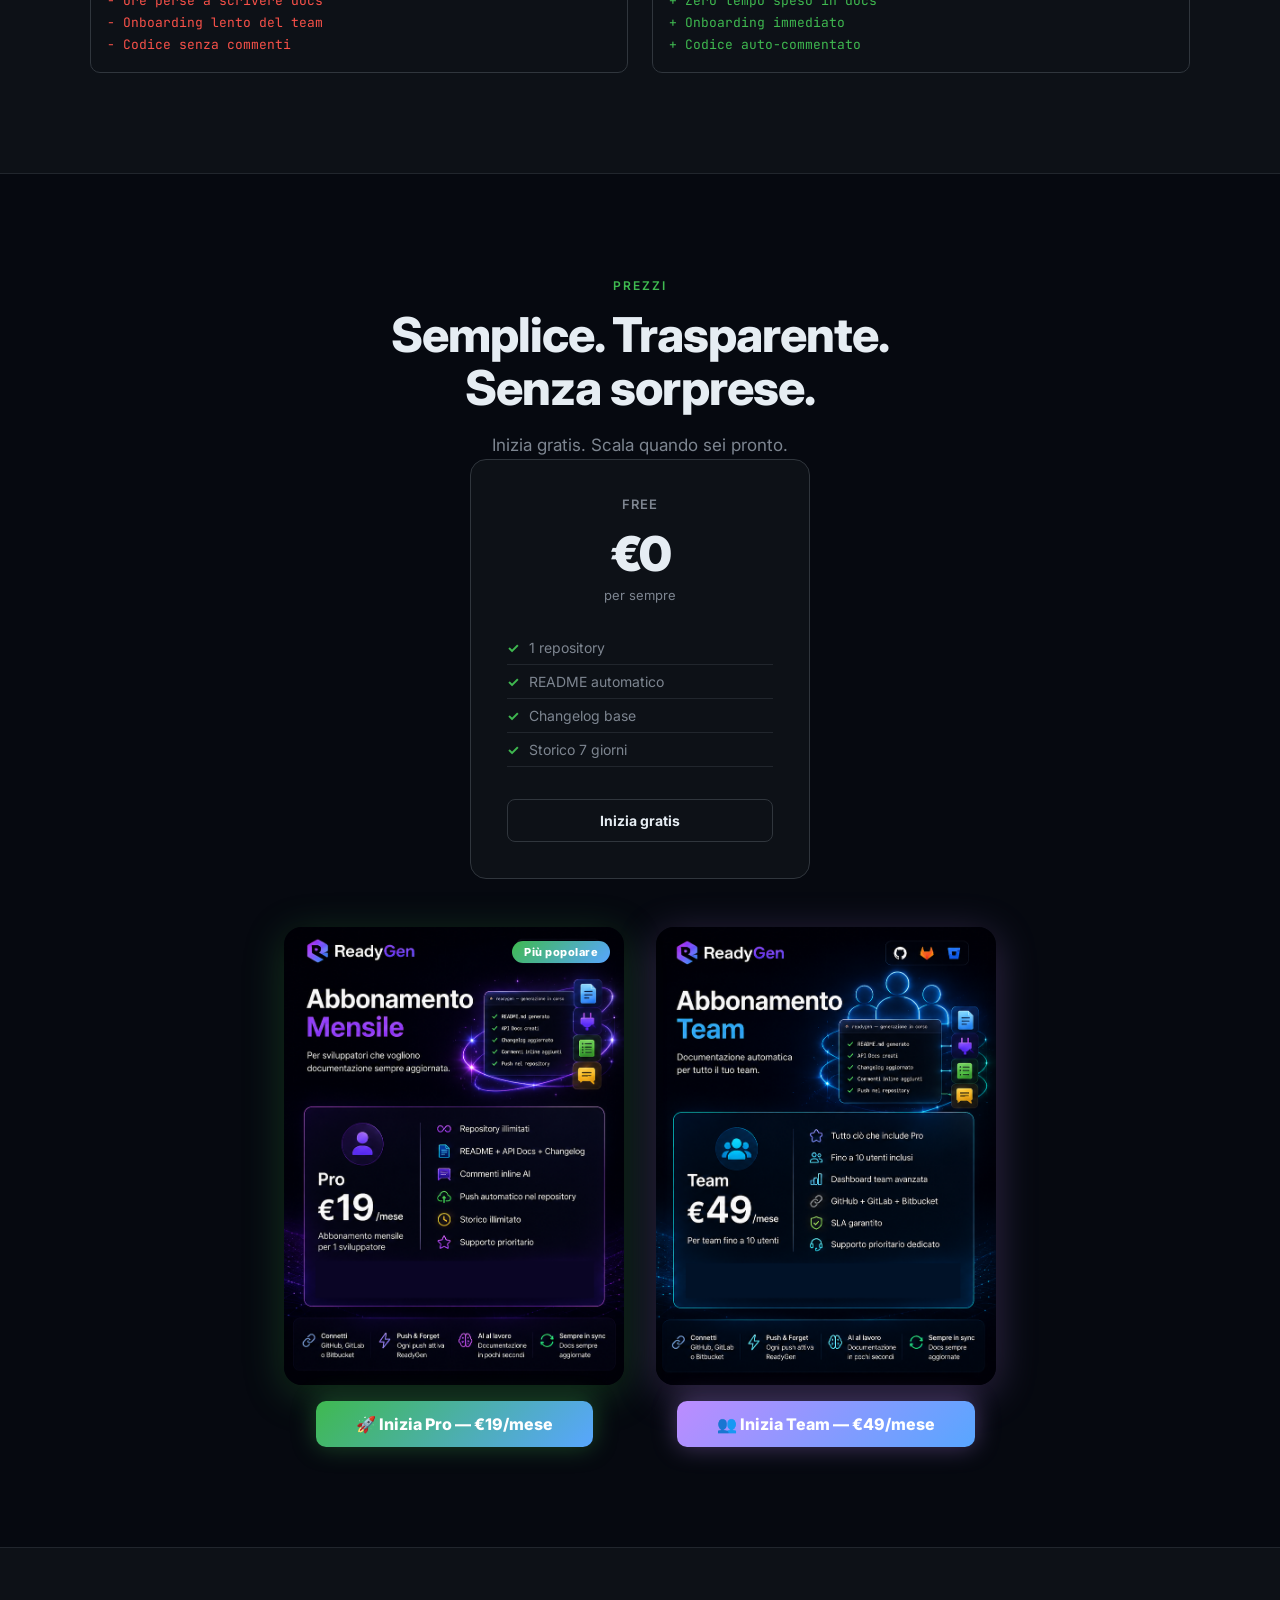
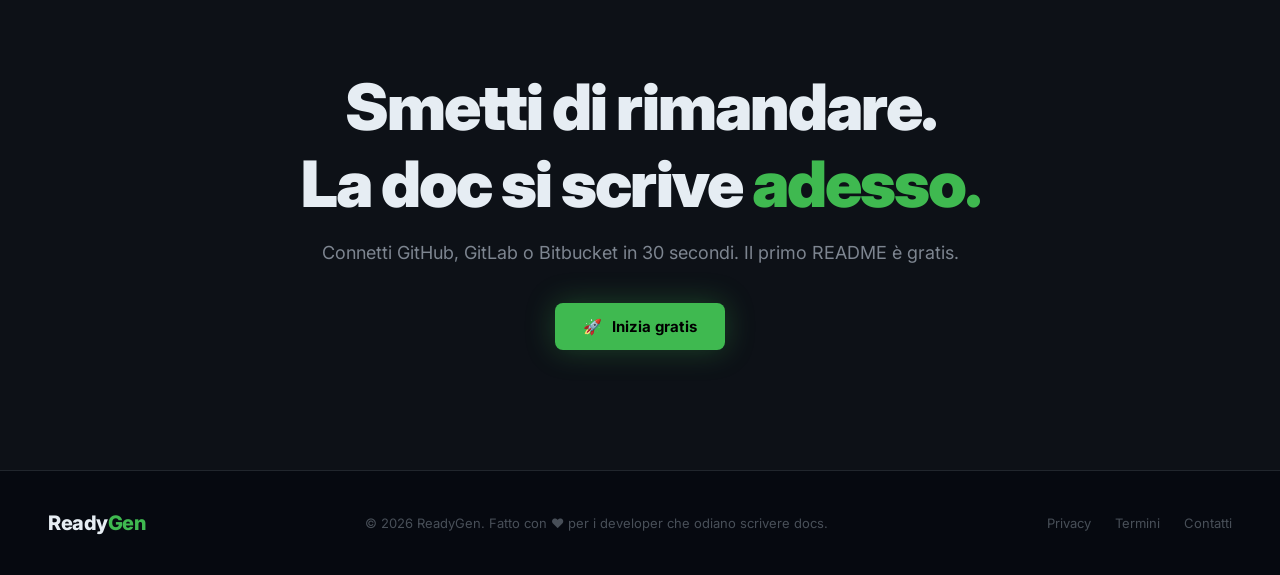
==== commit 4230f3a6: "Fix i18n: translate all sections in home and dashboard for all 5 languages - Home: added IDs and tra" ====
--- a/frontend/dashboard.html
+++ b/frontend/dashboard.html
@@ -42,18 +42,32 @@
     <div class="user-info">
       <img id="avatar" src="" alt="avatar" style="display:none" />
       <span id="username">...</span>
+      <!-- Badge piano -->
+      <span id="plan-badge" style="display:none; font-size:12px; font-weight:700; padding:4px 10px; border-radius:100px; cursor:pointer;" onclick="document.getElementById('plan-modal').style.display='flex'" title="Il tuo piano"></span>
       <button class="btn btn-secondary" id="nav-logout" onclick="logout()">Esci</button>
     </div>
   </nav>
 
   <div class="container">
     <!-- Banner upgrade piano Free -->
-    <div id="upgrade-banner" style="display:none; background:linear-gradient(135deg,rgba(63,185,80,0.08),rgba(88,166,255,0.08)); border:1px solid rgba(63,185,80,0.3); border-radius:10px; padding:14px 20px; margin-bottom:24px; align-items:center; justify-content:space-between; gap:16px; flex-wrap:wrap;">
+    <!-- Banner Free -->
+    <div id="upgrade-banner" style="display:none; background:linear-gradient(135deg,rgba(63,185,80,0.08),rgba(88,166,255,0.08)); border:1px solid rgba(63,185,80,0.3); border-radius:10px; padding:16px 24px; margin-bottom:28px; align-items:center; justify-content:space-between; gap:12px; flex-wrap:wrap;">
       <div>
-        <span style="font-weight:700; font-size:14px;">⚡ Piano Free</span>
-        <span style="color:var(--text-muted); font-size:13px; margin-left:10px;">Passa a Pro per repo illimitati e storico illimitato.</span>
+        <span id="banner-free-title" style="font-weight:800; font-size:16px; color:var(--text);">⚡ Piano Free</span>
+        <span id="banner-free-sub" style="color:var(--text-muted); font-size:15px; margin-left:12px;">Passa a Pro per repo illimitati e storico illimitato.</span>
       </div>
-      <button onclick="startCheckout('pro')" style="background:var(--green);color:#000;font-weight:700;font-size:13px;padding:8px 18px;border-radius:6px;border:none;cursor:pointer;white-space:nowrap;">🚀 Upgrade a Pro — €19/mese</button>
+      <div style="display:flex; gap:10px; flex-wrap:wrap;">
+        <button onclick="startCheckout('pro')" style="background:linear-gradient(135deg,#3fb950,#58a6ff);color:#fff;font-weight:800;font-size:15px;padding:10px 22px;border-radius:8px;border:none;cursor:pointer;white-space:nowrap;box-shadow:0 0 20px rgba(63,185,80,0.3);">🚀 Pro — €19/mese</button>
+        <button onclick="startCheckout('team')" style="background:linear-gradient(135deg,#bc8cff,#58a6ff);color:#fff;font-weight:800;font-size:15px;padding:10px 22px;border-radius:8px;border:none;cursor:pointer;white-space:nowrap;box-shadow:0 0 20px rgba(188,140,255,0.3);">👥 Team — €49/mese</button>
+      </div>
+    </div>
+    <!-- Banner Pro (upgrade a Team) -->
+    <div id="pro-banner" style="display:none; background:linear-gradient(135deg,rgba(188,140,255,0.08),rgba(88,166,255,0.08)); border:1px solid rgba(188,140,255,0.3); border-radius:10px; padding:16px 24px; margin-bottom:28px; align-items:center; justify-content:space-between; gap:12px; flex-wrap:wrap;">
+      <div>
+        <span id="banner-pro-title" style="font-weight:800; font-size:16px; color:var(--text);">✅ Piano Pro</span>
+        <span id="banner-pro-sub" style="color:var(--text-muted); font-size:15px; margin-left:12px;">Passa a Team per multi-utente e SLA garantito.</span>
+      </div>
+      <button onclick="startCheckout('team')" style="background:linear-gradient(135deg,#bc8cff,#58a6ff);color:#fff;font-weight:800;font-size:15px;padding:10px 22px;border-radius:8px;border:none;cursor:pointer;white-space:nowrap;">👥 Upgrade a Team — €49/mese</button>
     </div>
 
     <h1 class="page-title" id="page-title">I tuoi repository</h1>
@@ -81,6 +95,35 @@
     </div>
   </div>
 
+  <!-- Modal Piano -->
+  <div id="plan-modal" onclick="if(event.target===this)this.style.display='none'" style="display:none;position:fixed;inset:0;z-index:9999;background:rgba(0,0,0,0.7);backdrop-filter:blur(6px);align-items:center;justify-content:center;">
+    <div style="background:var(--surface);border:1px solid var(--border2);border-radius:16px;padding:32px;width:420px;max-width:92vw;box-shadow:0 24px 64px rgba(0,0,0,0.6);position:relative;">
+      <button onclick="document.getElementById('plan-modal').style.display='none'" style="position:absolute;top:16px;right:16px;background:none;border:none;color:var(--text-muted);font-size:20px;cursor:pointer;">✕</button>
+      <h3 style="font-size:20px;font-weight:800;margin-bottom:24px;">💳 Il tuo abbonamento</h3>
+
+      <!-- Info piano corrente -->
+      <div id="plan-info-box" style="background:var(--surface2);border:1px solid var(--border2);border-radius:10px;padding:20px;margin-bottom:20px;">
+        <div style="display:flex;align-items:center;gap:12px;margin-bottom:8px;">
+          <span id="plan-modal-icon" style="font-size:28px;"></span>
+          <div>
+            <div id="plan-modal-name" style="font-size:18px;font-weight:800;"></div>
+            <div id="plan-modal-price" style="font-size:13px;color:var(--text-muted);"></div>
+          </div>
+          <span id="plan-modal-badge" style="margin-left:auto;font-size:11px;font-weight:700;padding:4px 10px;border-radius:100px;"></span>
+        </div>
+        <div id="plan-modal-features" style="font-size:13px;color:var(--text-muted);line-height:1.8;border-top:1px solid var(--border);padding-top:12px;margin-top:4px;"></div>
+      </div>
+
+      <!-- Rinnovo automatico -->
+      <div style="background:rgba(63,185,80,0.06);border:1px solid rgba(63,185,80,0.2);border-radius:8px;padding:12px 16px;font-size:13px;color:var(--text-muted);margin-bottom:20px;">
+        🔄 <strong style="color:var(--text);">Rinnovo automatico</strong> — Stripe addebita automaticamente ogni mese. Se il pagamento fallisce, il piano torna a Free.
+      </div>
+
+      <!-- Bottoni azione -->
+      <div id="plan-modal-actions" style="display:flex;flex-direction:column;gap:10px;"></div>
+    </div>
+  </div>
+
   <div class="toast" id="toast"></div>
 
   <script src="js/i18n.js"></script>
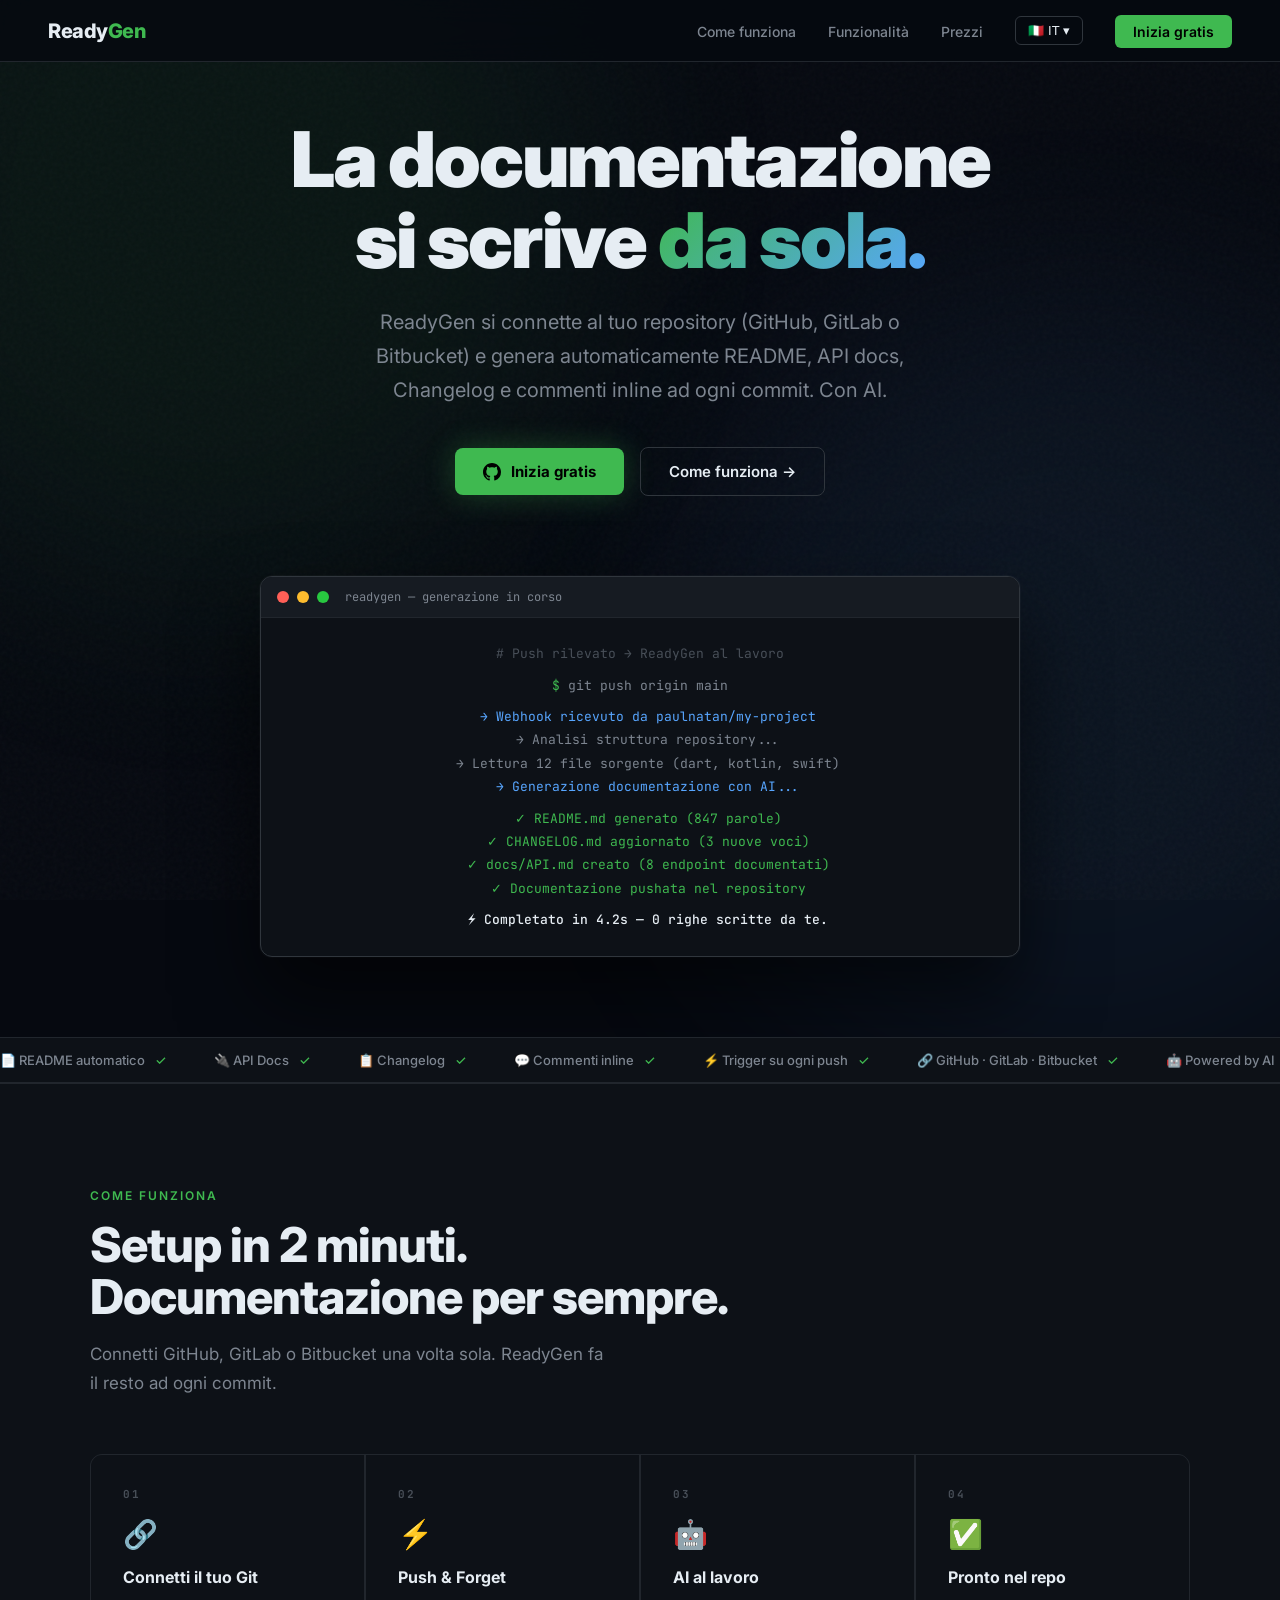
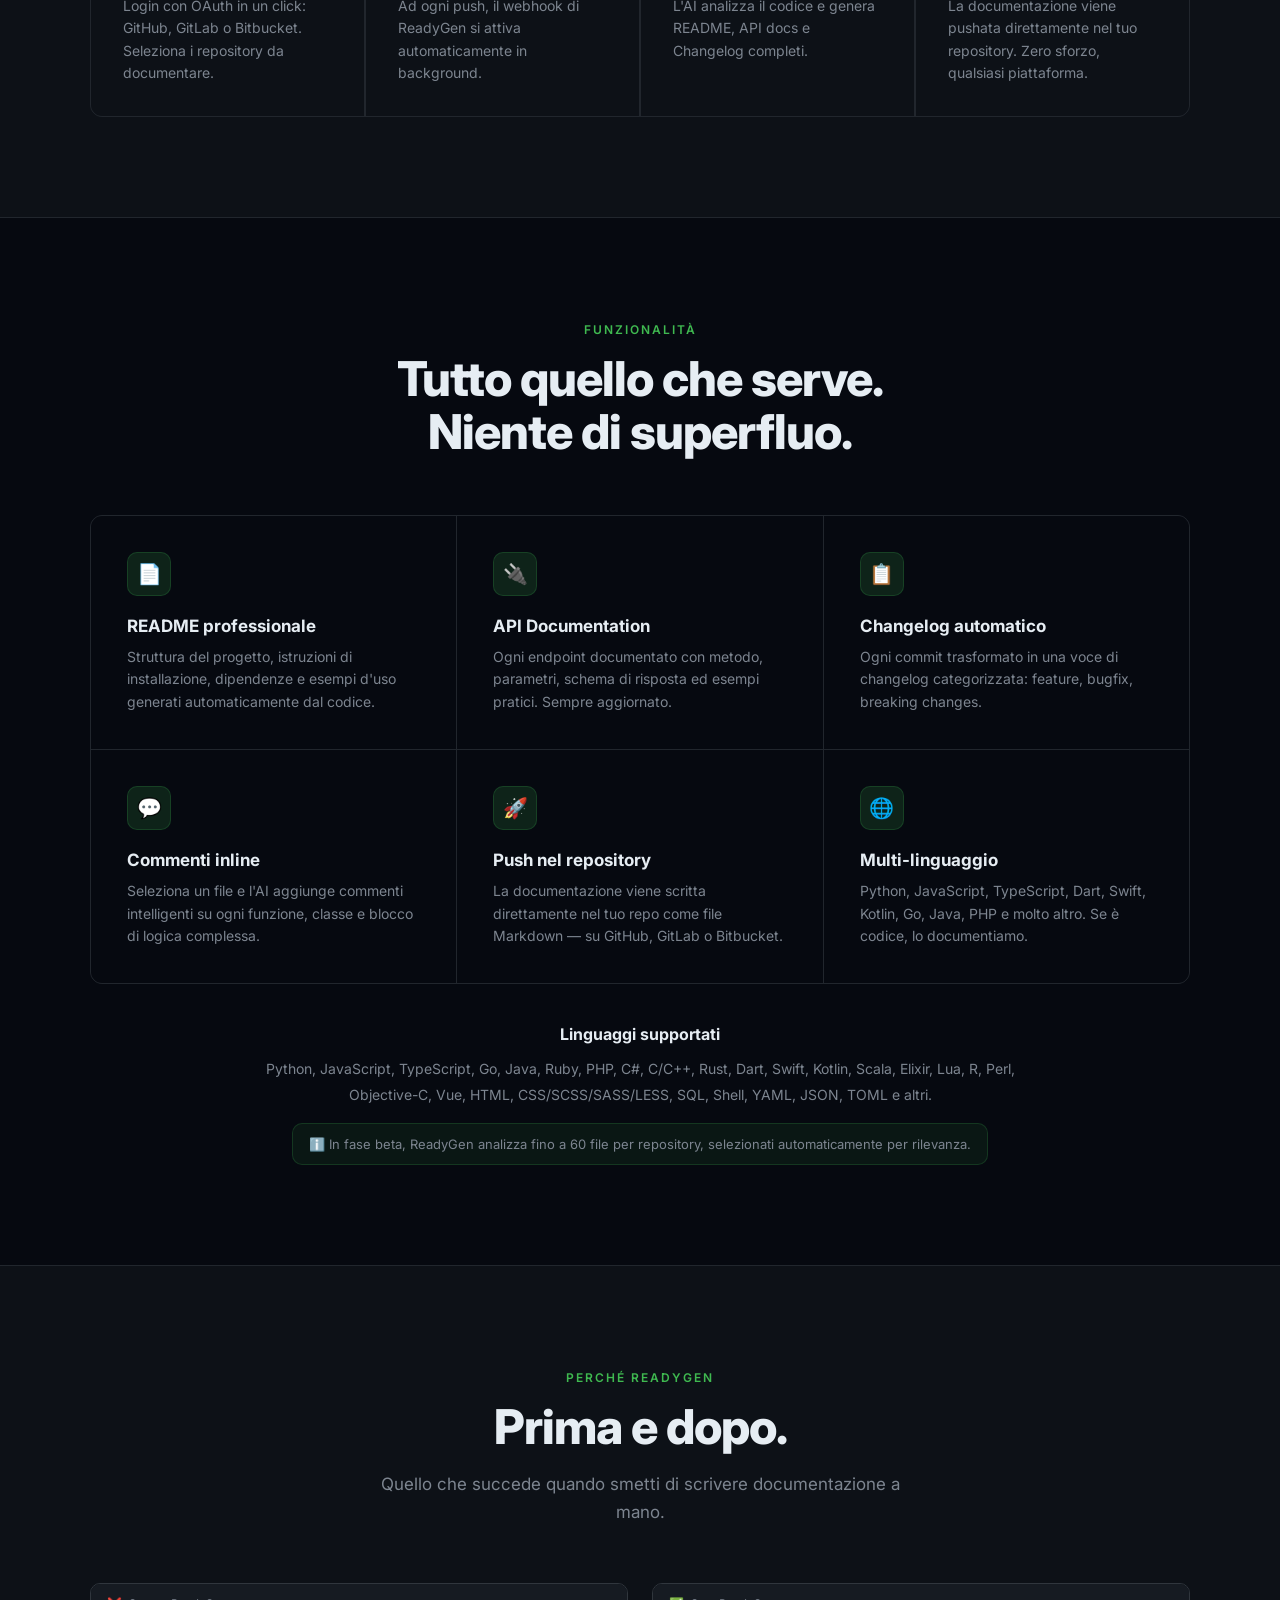
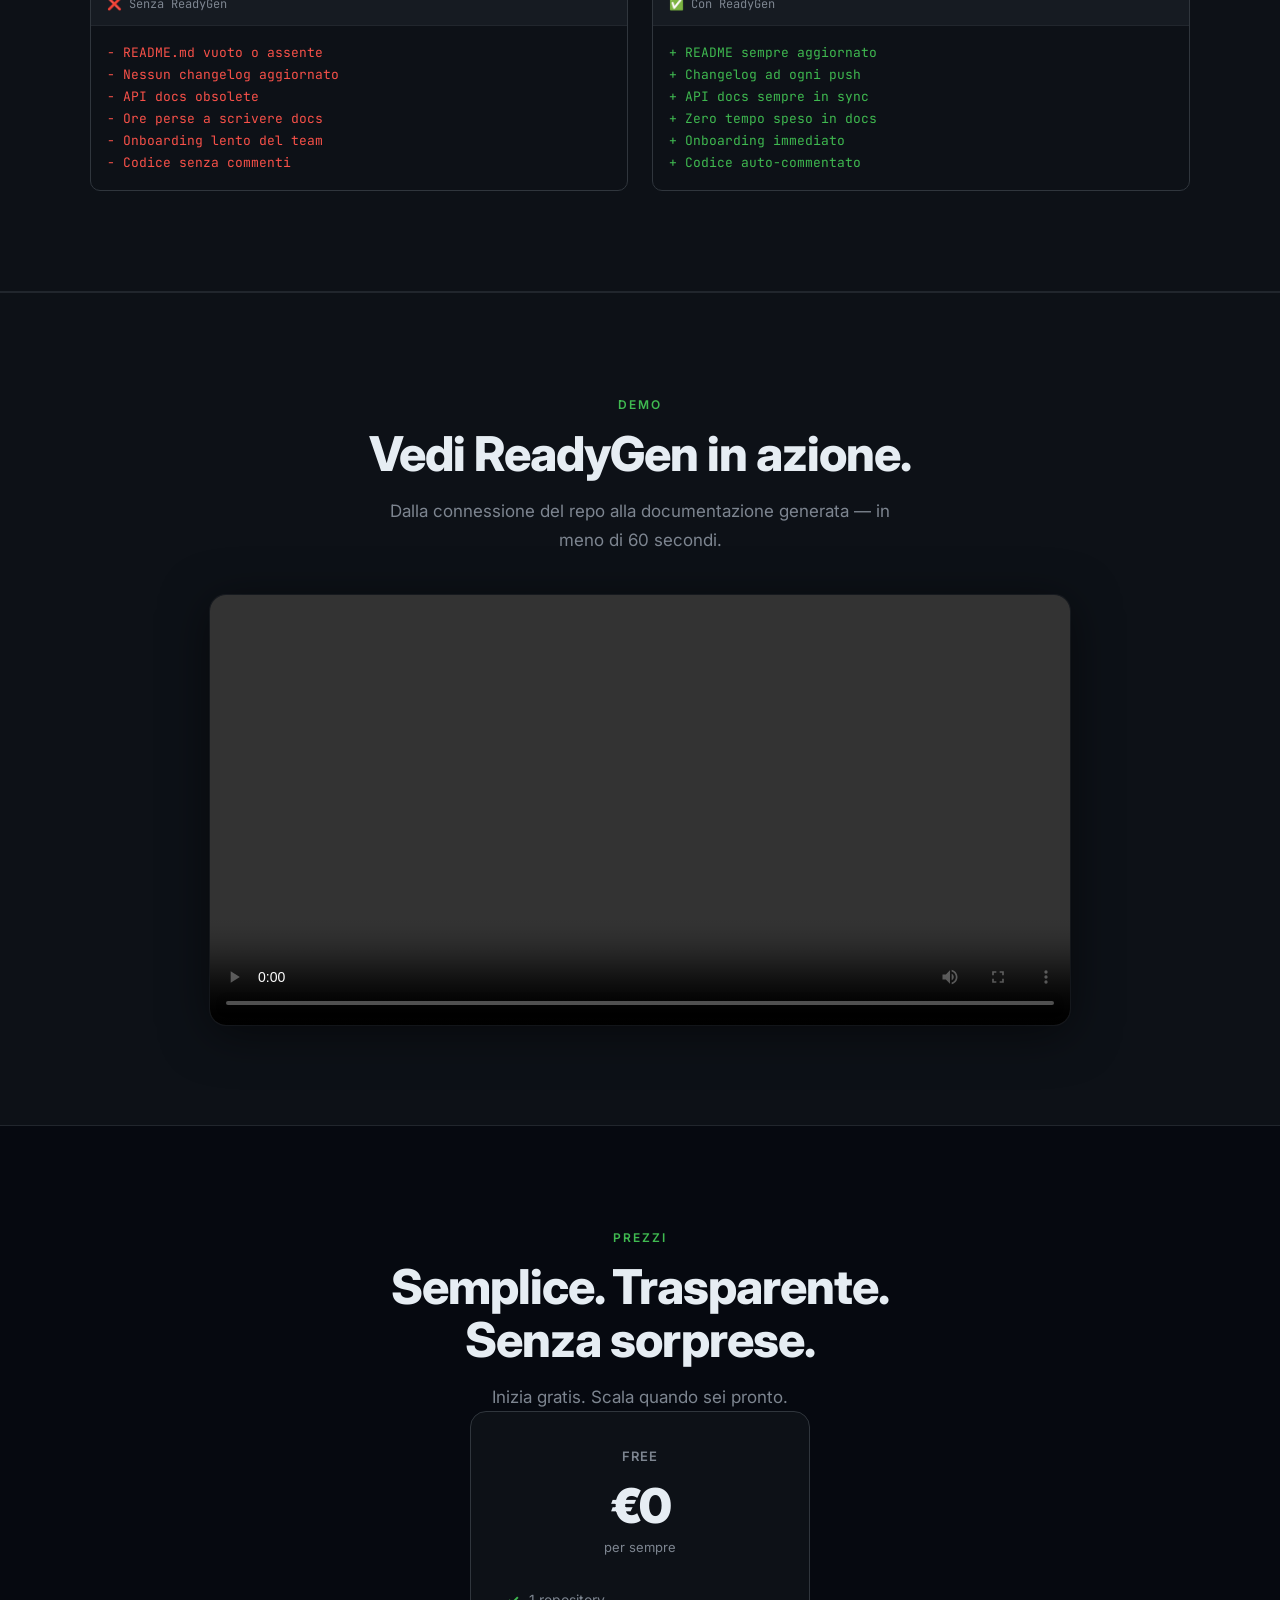
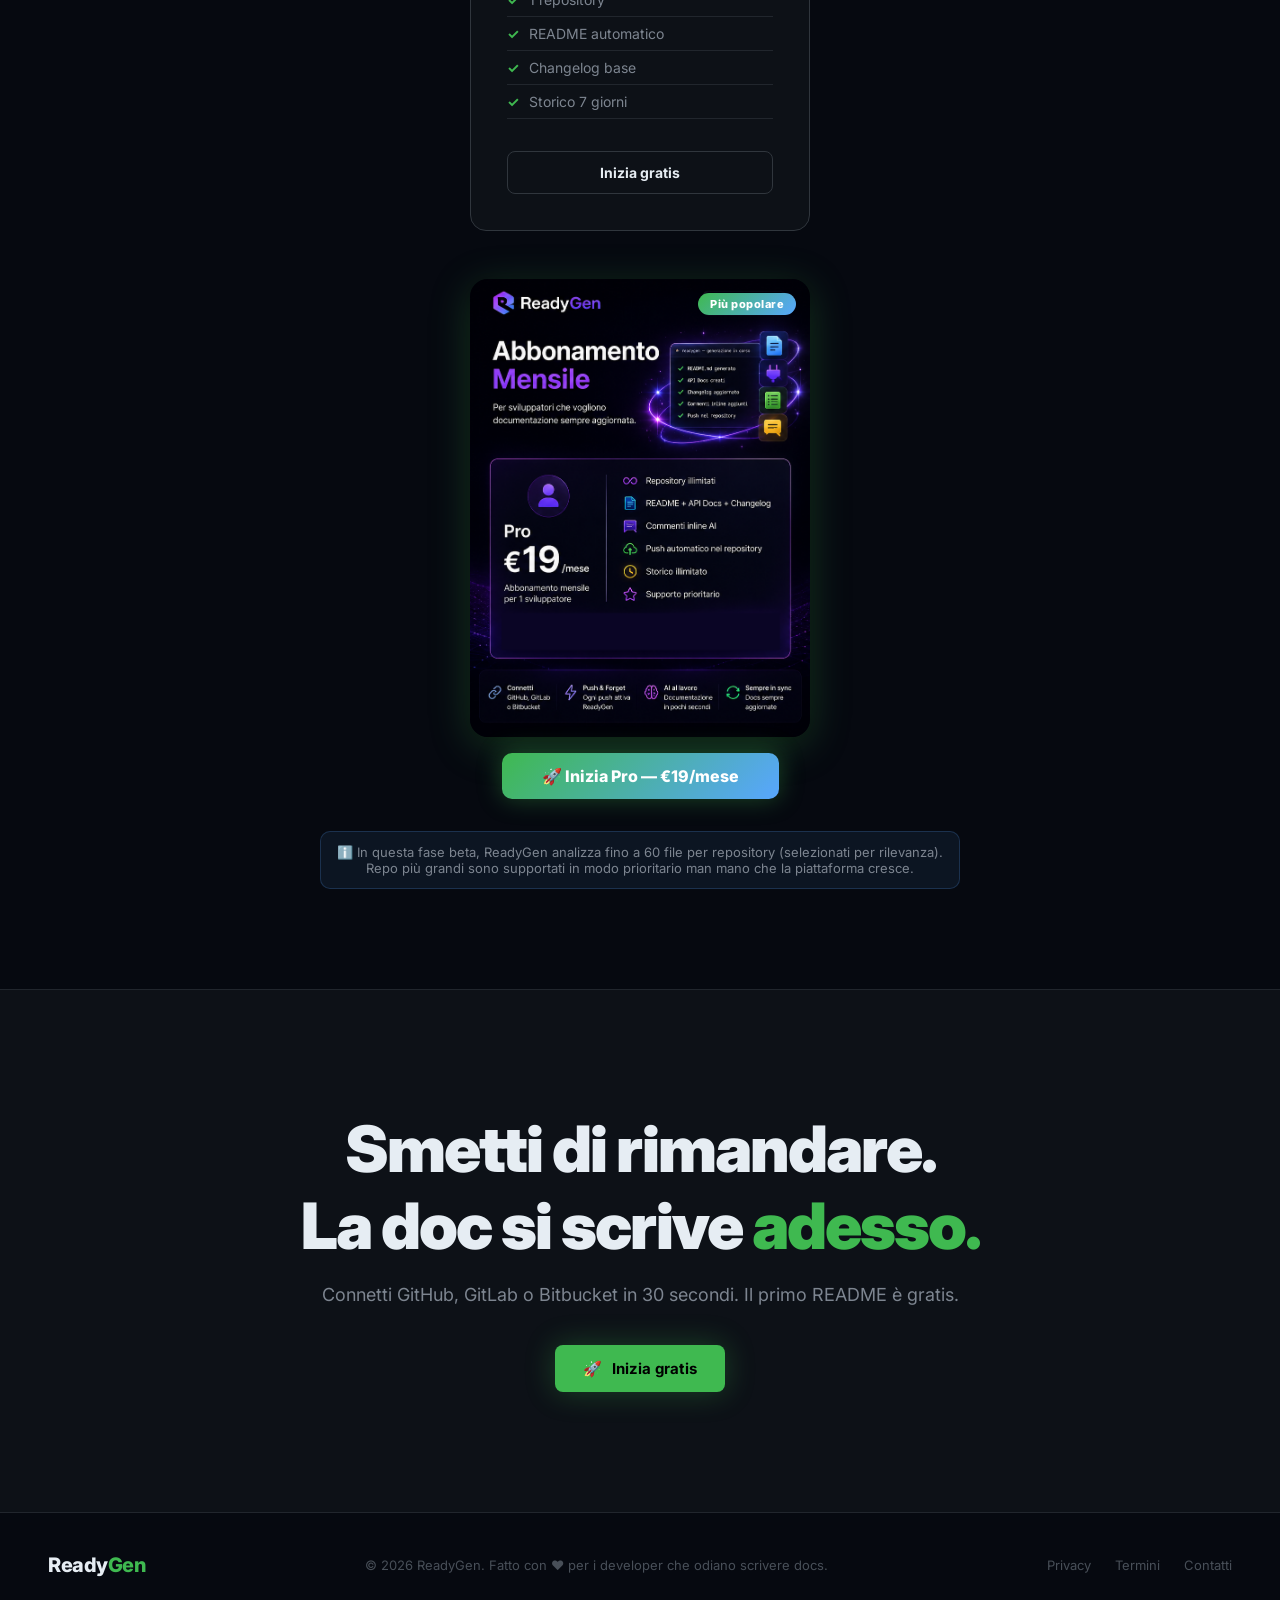
==== commit e7b7ae8a: "Remove Team plan buttons from dashboard Hide Team upgrade buttons from free and pro banners until mu" ====
--- a/frontend/dashboard.html
+++ b/frontend/dashboard.html
@@ -58,16 +58,14 @@
       </div>
       <div style="display:flex; gap:10px; flex-wrap:wrap;">
         <button onclick="startCheckout('pro')" style="background:linear-gradient(135deg,#3fb950,#58a6ff);color:#fff;font-weight:800;font-size:15px;padding:10px 22px;border-radius:8px;border:none;cursor:pointer;white-space:nowrap;box-shadow:0 0 20px rgba(63,185,80,0.3);">🚀 Pro — €19/mese</button>
-        <button onclick="startCheckout('team')" style="background:linear-gradient(135deg,#bc8cff,#58a6ff);color:#fff;font-weight:800;font-size:15px;padding:10px 22px;border-radius:8px;border:none;cursor:pointer;white-space:nowrap;box-shadow:0 0 20px rgba(188,140,255,0.3);">👥 Team — €49/mese</button>
       </div>
     </div>
-    <!-- Banner Pro (upgrade a Team) -->
-    <div id="pro-banner" style="display:none; background:linear-gradient(135deg,rgba(188,140,255,0.08),rgba(88,166,255,0.08)); border:1px solid rgba(188,140,255,0.3); border-radius:10px; padding:16px 24px; margin-bottom:28px; align-items:center; justify-content:space-between; gap:12px; flex-wrap:wrap;">
+    <!-- Banner Pro -->
+    <div id="pro-banner" style="display:none; background:linear-gradient(135deg,rgba(63,185,80,0.08),rgba(88,166,255,0.08)); border:1px solid rgba(63,185,80,0.3); border-radius:10px; padding:16px 24px; margin-bottom:28px; align-items:center; justify-content:space-between; gap:12px; flex-wrap:wrap;">
       <div>
         <span id="banner-pro-title" style="font-weight:800; font-size:16px; color:var(--text);">✅ Piano Pro</span>
-        <span id="banner-pro-sub" style="color:var(--text-muted); font-size:15px; margin-left:12px;">Passa a Team per multi-utente e SLA garantito.</span>
+        <span id="banner-pro-sub" style="color:var(--text-muted); font-size:15px; margin-left:12px;">Repo illimitati, tutti i tipi di doc, storico illimitato.</span>
       </div>
-      <button onclick="startCheckout('team')" style="background:linear-gradient(135deg,#bc8cff,#58a6ff);color:#fff;font-weight:800;font-size:15px;padding:10px 22px;border-radius:8px;border:none;cursor:pointer;white-space:nowrap;">👥 Upgrade a Team — €49/mese</button>
     </div>
 
     <h1 class="page-title" id="page-title">I tuoi repository</h1>
